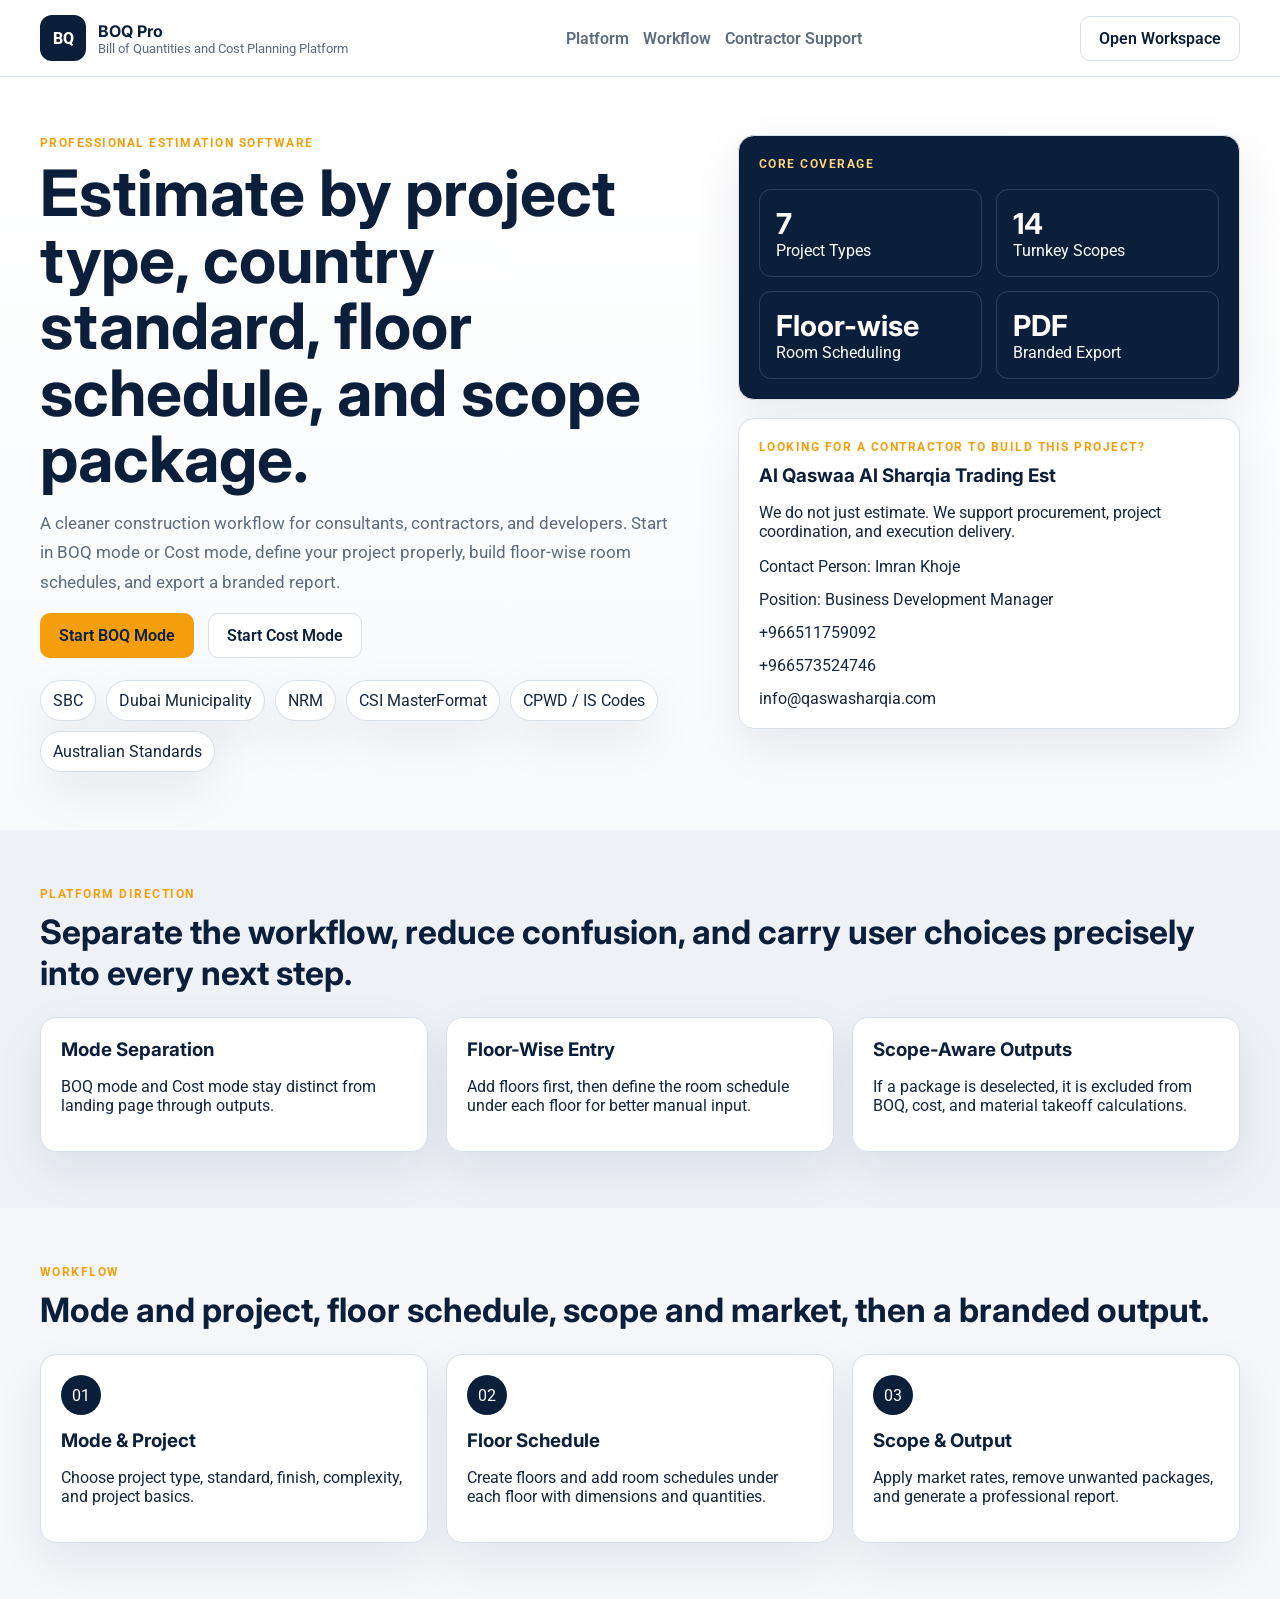
==== index.html @ 14028ddb "Add files via upload" ====
<!DOCTYPE html>
<html lang="en">
<head>
  <meta charset="UTF-8">
  <meta name="viewport" content="width=device-width, initial-scale=1.0">
  <title>BOQ Pro | Construction Estimation Platform</title>
  <link rel="preconnect" href="https://fonts.googleapis.com">
  <link rel="preconnect" href="https://fonts.gstatic.com" crossorigin>
  <link href="https://fonts.googleapis.com/css2?family=Inter:wght@400;500;600;700;800&family=Poppins:wght@600;700;800&family=Roboto:wght@400;500;700&display=swap" rel="stylesheet">
  <link rel="stylesheet" href="css/styles.css">
</head>
<body class="landing-page">
  <header class="site-header">
    <div class="container header-row">
      <a class="brand" href="index.html">
        <span class="brand-badge">BQ</span>
        <span>
          <strong>BOQ Pro</strong>
          <small>Bill of Quantities and Cost Planning Platform</small>
        </span>
      </a>
      <nav class="main-nav">
        <a href="#platform">Platform</a>
        <a href="#workflow">Workflow</a>
        <a href="#contractor">Contractor Support</a>
      </nav>
      <button class="outline-button" data-auth-trigger="boq">Open Workspace</button>
    </div>
  </header>

  <main>
    <section class="hero-block">
      <div class="container hero-grid">
        <div>
          <p class="section-label">Professional Estimation Software</p>
          <h1>Estimate by project type, country standard, floor schedule, and scope package.</h1>
          <p class="lead-text">A cleaner construction workflow for consultants, contractors, and developers. Start in BOQ mode or Cost mode, define your project properly, build floor-wise room schedules, and export a branded report.</p>
          <div class="hero-actions">
            <button class="primary-button" data-auth-trigger="boq">Start BOQ Mode</button>
            <button class="secondary-button" data-auth-trigger="cost">Start Cost Mode</button>
          </div>
          <div class="hero-tags">
            <span>SBC</span>
            <span>Dubai Municipality</span>
            <span>NRM</span>
            <span>CSI MasterFormat</span>
            <span>CPWD / IS Codes</span>
            <span>Australian Standards</span>
          </div>
        </div>
        <div class="hero-stack">
          <article class="panel-card dark-panel animated-rise">
            <p class="section-label inverse">Core Coverage</p>
            <div class="kpi-grid">
              <article><strong>7</strong><span>Project Types</span></article>
              <article><strong>14</strong><span>Turnkey Scopes</span></article>
              <article><strong>Floor-wise</strong><span>Room Scheduling</span></article>
              <article><strong>PDF</strong><span>Branded Export</span></article>
            </div>
          </article>
          <article class="panel-card contact-card animated-rise delay-2" id="contractor">
            <p class="section-label">Looking For A Contractor To Build This Project?</p>
            <h3>Al Qaswaa Al Sharqia Trading Est</h3>
            <p>We do not just estimate. We support procurement, project coordination, and execution delivery.</p>
            <div class="contact-list">
              <span>Contact Person: Imran Khoje</span>
              <span>Position: Business Development Manager</span>
              <a href="tel:+966511759092">+966511759092</a>
              <a href="tel:+966573524746">+966573524746</a>
              <a href="mailto:info@qaswasharqia.com">info@qaswasharqia.com</a>
            </div>
          </article>
        </div>
      </div>
    </section>

    <section class="content-section light-surface" id="platform">
      <div class="container">
        <div class="section-head">
          <p class="section-label">Platform Direction</p>
          <h2>Separate the workflow, reduce confusion, and carry user choices precisely into every next step.</h2>
        </div>
        <div class="feature-grid three-up">
          <article class="feature-card"><h3>Mode Separation</h3><p>BOQ mode and Cost mode stay distinct from landing page through outputs.</p></article>
          <article class="feature-card"><h3>Floor-Wise Entry</h3><p>Add floors first, then define the room schedule under each floor for better manual input.</p></article>
          <article class="feature-card"><h3>Scope-Aware Outputs</h3><p>If a package is deselected, it is excluded from BOQ, cost, and material takeoff calculations.</p></article>
        </div>
      </div>
    </section>

    <section class="content-section" id="workflow">
      <div class="container">
        <div class="section-head">
          <p class="section-label">Workflow</p>
          <h2>Mode and project, floor schedule, scope and market, then a branded output.</h2>
        </div>
        <div class="feature-grid three-up">
          <article class="workflow-card"><span>01</span><h3>Mode & Project</h3><p>Choose project type, standard, finish, complexity, and project basics.</p></article>
          <article class="workflow-card"><span>02</span><h3>Floor Schedule</h3><p>Create floors and add room schedules under each floor with dimensions and quantities.</p></article>
          <article class="workflow-card"><span>03</span><h3>Scope & Output</h3><p>Apply market rates, remove unwanted packages, and generate a professional report.</p></article>
        </div>
      </div>
    </section>
  </main>

  <div class="modal-shell" id="authModal" aria-hidden="true">
    <div class="modal-panel">
      <button class="modal-close" id="closeAuthModal" type="button" aria-label="Close">X</button>
      <p class="section-label">Create Project Workspace</p>
      <h2>Continue to BOQ Pro</h2>
      <form id="signupForm" class="form-grid single-column">
        <label>Full Name<input id="userName" type="text" placeholder="Your full name" required></label>
        <label>Email<input id="userEmail" type="email" placeholder="name@company.com" required></label>
        <label>Company<input id="userCompany" type="text" placeholder="Company or consultancy name"></label>
        <label>Phone<input id="userPhone" type="tel" placeholder="+966511759092"></label>
        <button class="primary-button full-width" type="submit">Create Workspace</button>
      </form>
    </div>
  </div>

  <script src="js/utils.js"></script>
  <script src="js/auth.js"></script>
</body>
</html>
---- css/styles.css ----
:root {
  --navy: #0B1F3A;
  --gold: #F59E0B;
  --white: #FFFFFF;
  --ink: #15263f;
  --muted: #5c6b80;
  --line: #d8e0ea;
  --surface: #f5f7fa;
  --surface-strong: #eef2f6;
  --shadow: 0 18px 48px rgba(11, 31, 58, 0.08);
}
* { box-sizing: border-box; }
html { scroll-behavior: smooth; }
body { margin: 0; font-family: "Roboto", sans-serif; color: var(--ink); background: var(--surface); }
a { color: inherit; text-decoration: none; }
button,input,select { font: inherit; }
h1,h2,h3,h4,strong { font-family: "Inter", "Poppins", sans-serif; }
.container { width: min(1200px, calc(100% - 32px)); margin: 0 auto; }
.site-header { background: rgba(255,255,255,0.94); border-bottom: 1px solid var(--line); position: sticky; top: 0; z-index: 30; backdrop-filter: blur(14px); }
.header-row { min-height: 76px; display: flex; align-items: center; justify-content: space-between; gap: 20px; }
.brand { display: inline-flex; align-items: center; gap: 12px; }
.brand strong { display: block; color: var(--navy); font-size: 1rem; }
.brand small { display: block; color: var(--muted); font-size: .8rem; }
.brand-badge { width: 46px; height: 46px; border-radius: 12px; display: inline-flex; align-items: center; justify-content: center; background: var(--navy); color: var(--white); font-weight: 800; }
.main-nav,.header-actions,.hero-actions,.contact-list,.action-row,.trial-head { display: flex; gap: 14px; }
.main-nav a { color: var(--muted); font-weight: 600; }
.primary-button,.secondary-button,.outline-button,.whatsapp-button,.icon-button,.step-link,.small-button { border-radius: 10px; border: 1px solid transparent; padding: 12px 18px; cursor: pointer; transition: transform .22s ease, box-shadow .22s ease, background .22s ease; font-weight: 600; }
.primary-button { background: var(--gold); color: var(--navy); }
.secondary-button,.outline-button,.icon-button,.step-link,.small-button { background: var(--white); border-color: var(--line); color: var(--navy); }
.whatsapp-button { background: var(--navy); color: var(--white); }
.primary-button:hover,.secondary-button:hover,.outline-button:hover,.whatsapp-button:hover,.icon-button:hover,.step-link:hover,.small-button:hover { transform: translateY(-1px); box-shadow: var(--shadow); }
.full-width { width: 100%; }
.hero-block { padding: 58px 0; background: linear-gradient(180deg, #ffffff 0%, #f8fafc 100%); }
.hero-grid,.feature-grid.three-up,.summary-strip,.metric-bar,.step-summary-cards,.panel-grid.two-wide,.access-grid,.takeoff-grid,.scope-groups { display: grid; gap: 18px; }
.hero-grid { grid-template-columns: 1.15fr .85fr; align-items: start; }
.hero-stack { display: grid; gap: 18px; }
.section-label { margin: 0 0 10px; font-size: .78rem; font-weight: 700; text-transform: uppercase; letter-spacing: .12em; color: var(--gold); }
.section-label.inverse { color: #ffd27b; }
h1 { margin: 0; font-size: clamp(2.5rem, 5vw, 4.5rem); line-height: 1.04; color: var(--navy); }
h2 { margin: 0; font-size: clamp(1.45rem, 3vw, 2.1rem); color: var(--navy); }
h3,h4 { margin: 0 0 8px; color: var(--navy); }
.lead-text { color: var(--muted); font-size: 1.04rem; line-height: 1.75; max-width: 64ch; }
.lead-text.compact { max-width: 82ch; }
.hero-tags { display: flex; flex-wrap: wrap; gap: 10px; margin-top: 22px; }
.hero-tags span,.panel-card,.feature-card,.workflow-card,.summary-strip article,.scope-group-card,.subscope-item,.takeoff-item,.takeoff-scope-card,.notes-card,.room-metrics > div,.context-banner,.upload-feedback,.unlock-message,.floor-card,.step-summary-cards article { background: var(--white); border: 1px solid var(--line); border-radius: 16px; box-shadow: var(--shadow); }
.hero-tags span { padding: 10px 12px; border-radius: 999px; }
.panel-card,.feature-card,.workflow-card,.summary-strip article,.scope-group-card,.takeoff-scope-card,.notes-card,.room-metrics > div,.context-banner,.upload-feedback,.unlock-message,.floor-card,.step-summary-cards article { padding: 20px; }
.subscope-item,.takeoff-item { padding: 14px; }
.dark-panel { background: var(--navy); color: var(--white); }
.dark-panel * { color: var(--white); }
.kpi-grid { display: grid; grid-template-columns: repeat(2, minmax(0, 1fr)); gap: 14px; margin-top: 18px; }
.kpi-grid article { border: 1px solid rgba(255,255,255,.14); border-radius: 12px; padding: 16px; }
.kpi-grid strong { display: block; font-size: 1.8rem; }
.contact-card .contact-list { flex-direction: column; margin-top: 12px; }
.content-section { padding: 56px 0; }
.light-surface { background: var(--surface-strong); }
.section-head { margin-bottom: 24px; }
.feature-grid.three-up { grid-template-columns: repeat(3, minmax(0, 1fr)); }
.workflow-card span { width: 40px; height: 40px; display: inline-flex; align-items: center; justify-content: center; border-radius: 50%; background: var(--navy); color: var(--white); margin-bottom: 14px; }
.modal-shell { position: fixed; inset: 0; background: rgba(11,31,58,.48); display: none; align-items: center; justify-content: center; padding: 20px; z-index: 40; }
.modal-shell.active { display: flex; }
.modal-panel { position: relative; width: min(520px, 100%); background: var(--white); border: 1px solid var(--line); border-radius: 16px; padding: 28px; box-shadow: var(--shadow); animation: fadeUp .35s ease; }
.modal-close { position: absolute; top: 14px; right: 14px; width: 36px; height: 36px; border-radius: 50%; border: 1px solid var(--line); background: var(--white); }
.form-grid { display: grid; grid-template-columns: repeat(2, minmax(0, 1fr)); gap: 16px; }
.form-grid.single-column { grid-template-columns: 1fr; }
.form-grid label,.access-grid label { display: grid; gap: 8px; font-weight: 600; color: var(--navy); }
input,select { width: 100%; padding: 12px 14px; border: 1px solid var(--line); border-radius: 10px; background: var(--white); }
.workspace-layout { display: grid; grid-template-columns: 320px 1fr; min-height: 100vh; }
.workspace-sidebar { background: linear-gradient(180deg, #08162c 0%, #0b1f3a 100%); color: var(--white); padding: 24px; position: sticky; top: 0; height: 100vh; overflow-y: auto; }
.workspace-sidebar .brand strong,.workspace-sidebar .brand small,.workspace-sidebar a,.workspace-sidebar p,.workspace-sidebar span,.workspace-sidebar strong { color: var(--white); }
.workspace-sidebar .brand-badge { background: var(--gold); color: var(--navy); }
.sidebar-block { margin-top: 24px; }
.sidebar-title { margin: 0 0 10px; font-size: .8rem; text-transform: uppercase; letter-spacing: .12em; color: rgba(255,255,255,.75); }
.progress-panel,.trial-panel,.info-panel { padding: 18px; border-radius: 16px; background: rgba(255,255,255,.06); border: 1px solid rgba(255,255,255,.12); }
.step-link { width: 100%; text-align: left; background: transparent; color: var(--white); border-color: rgba(255,255,255,.12); margin-bottom: 8px; }
.step-link.active { background: rgba(255,255,255,.14); }
.glow-panel { position: relative; overflow: hidden; }
.glow-panel::after { content: ""; position: absolute; inset: -40% auto auto -20%; width: 120%; height: 120%; background: radial-gradient(circle, rgba(245,158,11,.22), transparent 55%); animation: glowMove 4s ease-in-out infinite; pointer-events: none; }
.trial-head { justify-content: space-between; align-items: center; }
.trial-bar { width: 100%; height: 10px; border-radius: 999px; background: rgba(255,255,255,.12); overflow: hidden; margin: 14px 0 10px; position: relative; }
.trial-bar-fill { height: 100%; width: 0; border-radius: 999px; background: linear-gradient(90deg, #F59E0B, #ffd26b); box-shadow: 0 0 18px rgba(245,158,11,.45); transition: width .35s ease; }
.accent-border { border-left: 4px solid var(--gold); }
.workspace-main { padding: 26px; }
.workspace-header { display: flex; justify-content: space-between; align-items: flex-start; gap: 18px; }
.summary-strip { grid-template-columns: repeat(3, minmax(0, 1fr)); margin: 22px 0; }
.summary-strip strong,.metric-bar strong,.takeoff-item strong,.summary-row strong,.step-summary-cards strong,.room-area-cell,.takeoff-scope-card h4 { display: block; margin-top: 6px; color: var(--navy); font-weight: 700; }
.summary-strip span,.summary-strip small,.takeoff-item span,.takeoff-item small,.scope-group-card small,.subscope-item small,.upload-feedback,.unlock-message,.context-banner,.notes-card p { color: var(--muted); }
.step-shell { display: grid; gap: 18px; }
.step-content { display: none; }
.step-content.active { display: block; animation: fadeUp .35s ease; }
.panel-heading { margin-bottom: 18px; }
.panel-heading.between,.between-actions,.right-align,.floor-head { display: flex; justify-content: space-between; align-items: center; gap: 14px; }
.metric-bar,.step-summary-cards { grid-template-columns: repeat(3, minmax(0, 1fr)); margin-top: 18px; }
.step-summary-cards.compact-cards { margin-bottom: 18px; }
.upload-zone { display: grid; gap: 8px; justify-items: center; text-align: center; min-height: 130px; border: 2px dashed #cdd7e6; border-radius: 16px; background: #fafcfe; padding: 18px; margin-bottom: 14px; }
.upload-zone input { display: none; }
.floors-container { display: grid; gap: 18px; }
.floor-card { animation: fadeUp .3s ease; }
.floor-head { margin-bottom: 14px; }
.room-table input { min-width: 86px; }
.small-button { padding: 8px 12px; font-size: .84rem; }
.scope-groups { grid-template-columns: 1fr; }
.scope-group-card { display: grid; gap: 16px; }
.scope-group-head { display: flex; align-items: flex-start; justify-content: space-between; gap: 14px; }
.scope-master { display: flex; gap: 12px; align-items: flex-start; }
.scope-master input { width: 18px; height: 18px; margin-top: 4px; }
.subscope-grid { display: grid; grid-template-columns: repeat(2, minmax(0, 1fr)); gap: 12px; }
.subscope-item { display: flex; gap: 12px; align-items: flex-start; }
.subscope-item input { width: 18px; height: 18px; margin-top: 4px; }
.access-grid { grid-template-columns: 1fr auto auto; margin-top: 18px; align-items: end; }
.panel-grid.two-wide { grid-template-columns: 1.4fr 1fr; }
.table-wrapper { overflow-x: auto; }
.data-table { width: 100%; border-collapse: collapse; font-size: .92rem; }
.data-table th,.data-table td { border-bottom: 1px solid var(--line); padding: 12px 10px; text-align: left; vertical-align: top; }
.data-table th { background: var(--navy); color: var(--white); position: sticky; top: 0; }
.scope-total-row td { background: #eef4fa; font-weight: 700; color: var(--navy); }
.summary-list { display: grid; gap: 10px; }
.summary-row { display: flex; justify-content: space-between; gap: 16px; padding: 12px 14px; border: 1px solid var(--line); border-radius: 12px; background: var(--surface); }
.total-row { background: #fff8eb; border-color: #f5d28b; }
.subsection { margin-top: 24px; }
.takeoff-groups { display: grid; gap: 16px; }
.takeoff-scope-card { display: grid; gap: 14px; }
.takeoff-scope-list { display: grid; grid-template-columns: repeat(2, minmax(0, 1fr)); gap: 12px; }
.icon-button { padding: 8px 12px; }
.animated-rise { animation: fadeUp .6s ease; }
@keyframes fadeUp { from { opacity: 0; transform: translateY(10px); } to { opacity: 1; transform: translateY(0); } }
@keyframes glowMove { 0%,100% { transform: translateX(0); opacity: .7; } 50% { transform: translateX(14%); opacity: 1; } }
@media (max-width: 1180px) { .workspace-layout,.hero-grid,.feature-grid.three-up,.summary-strip,.metric-bar,.step-summary-cards,.panel-grid.two-wide,.access-grid,.takeoff-scope-list,.subscope-grid { grid-template-columns: 1fr; } .workspace-sidebar { position: static; height: auto; } }
@media (max-width: 760px) { .header-row,.workspace-header,.between-actions,.right-align,.floor-head,.main-nav,.header-actions,.hero-actions { flex-direction: column; align-items: stretch; } .form-grid { grid-template-columns: 1fr; } .container { width: min(100% - 20px, 100%); } .workspace-main { padding: 16px; } }
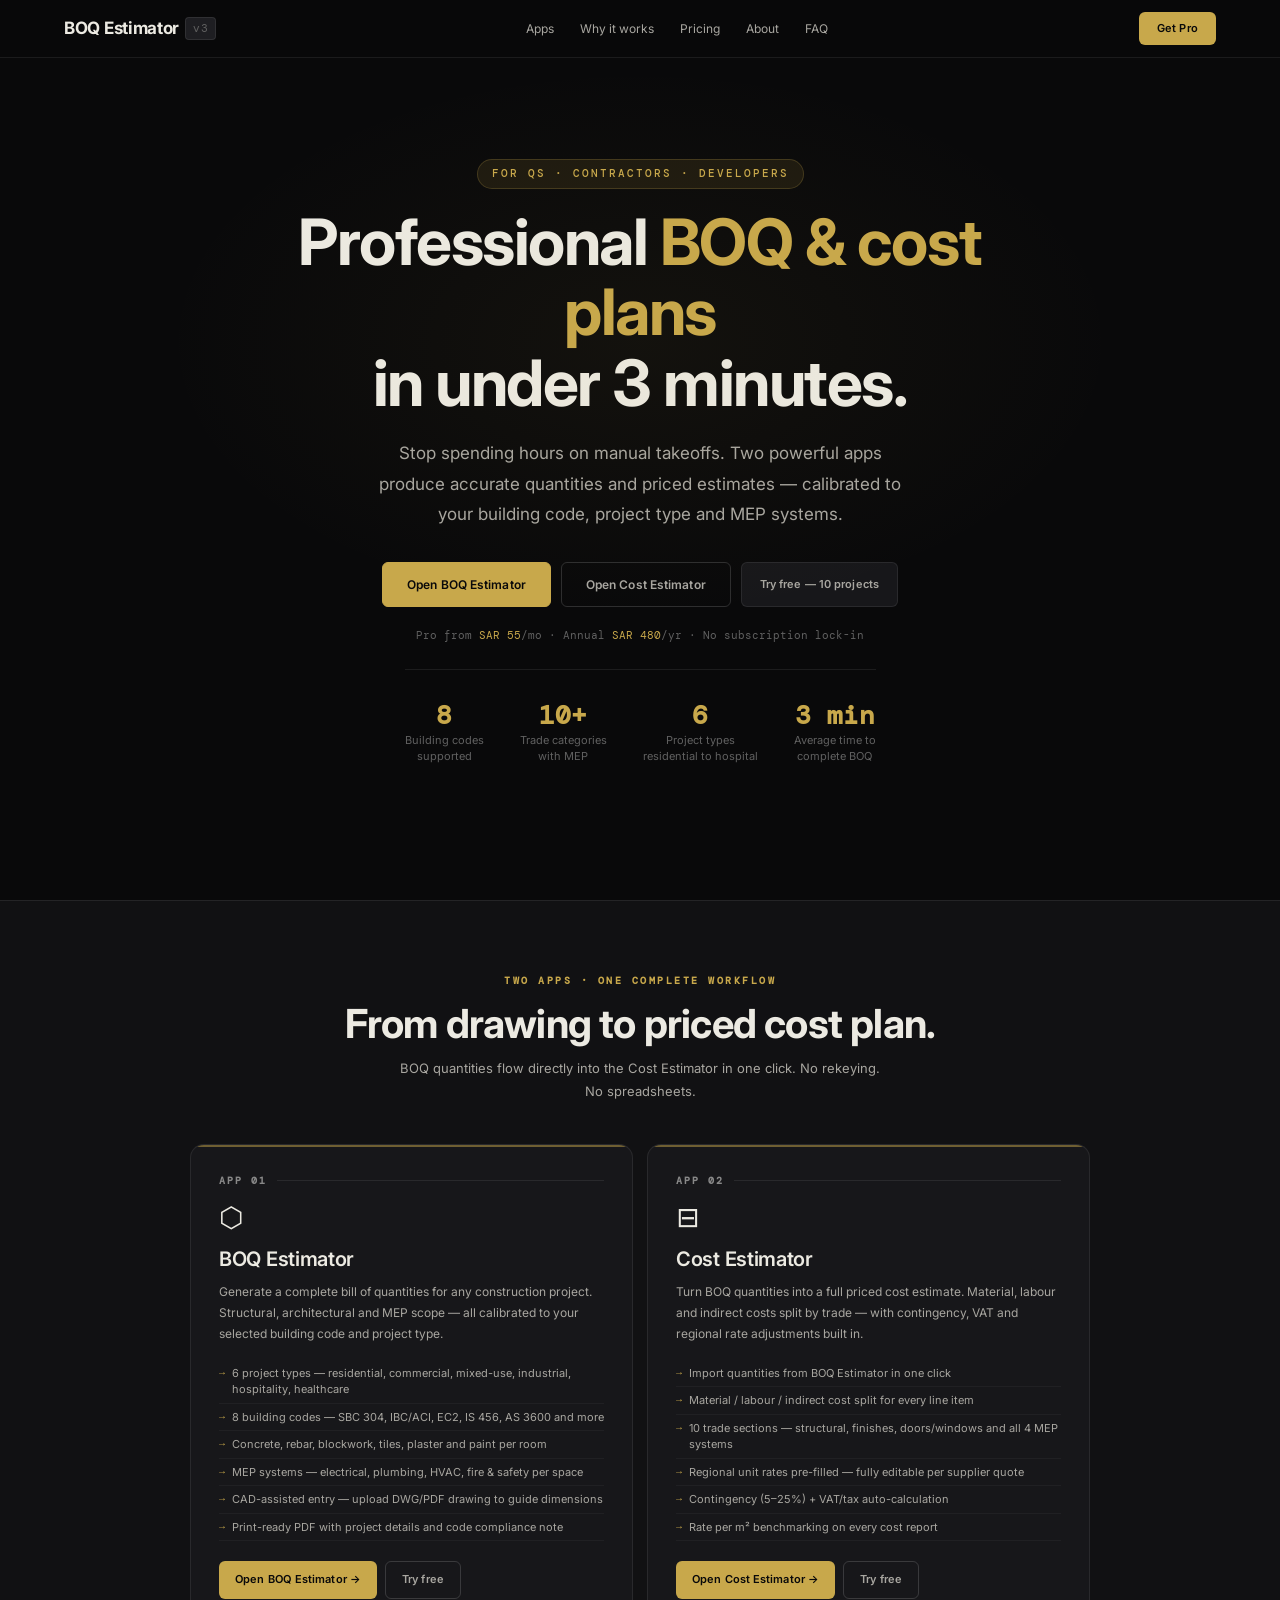
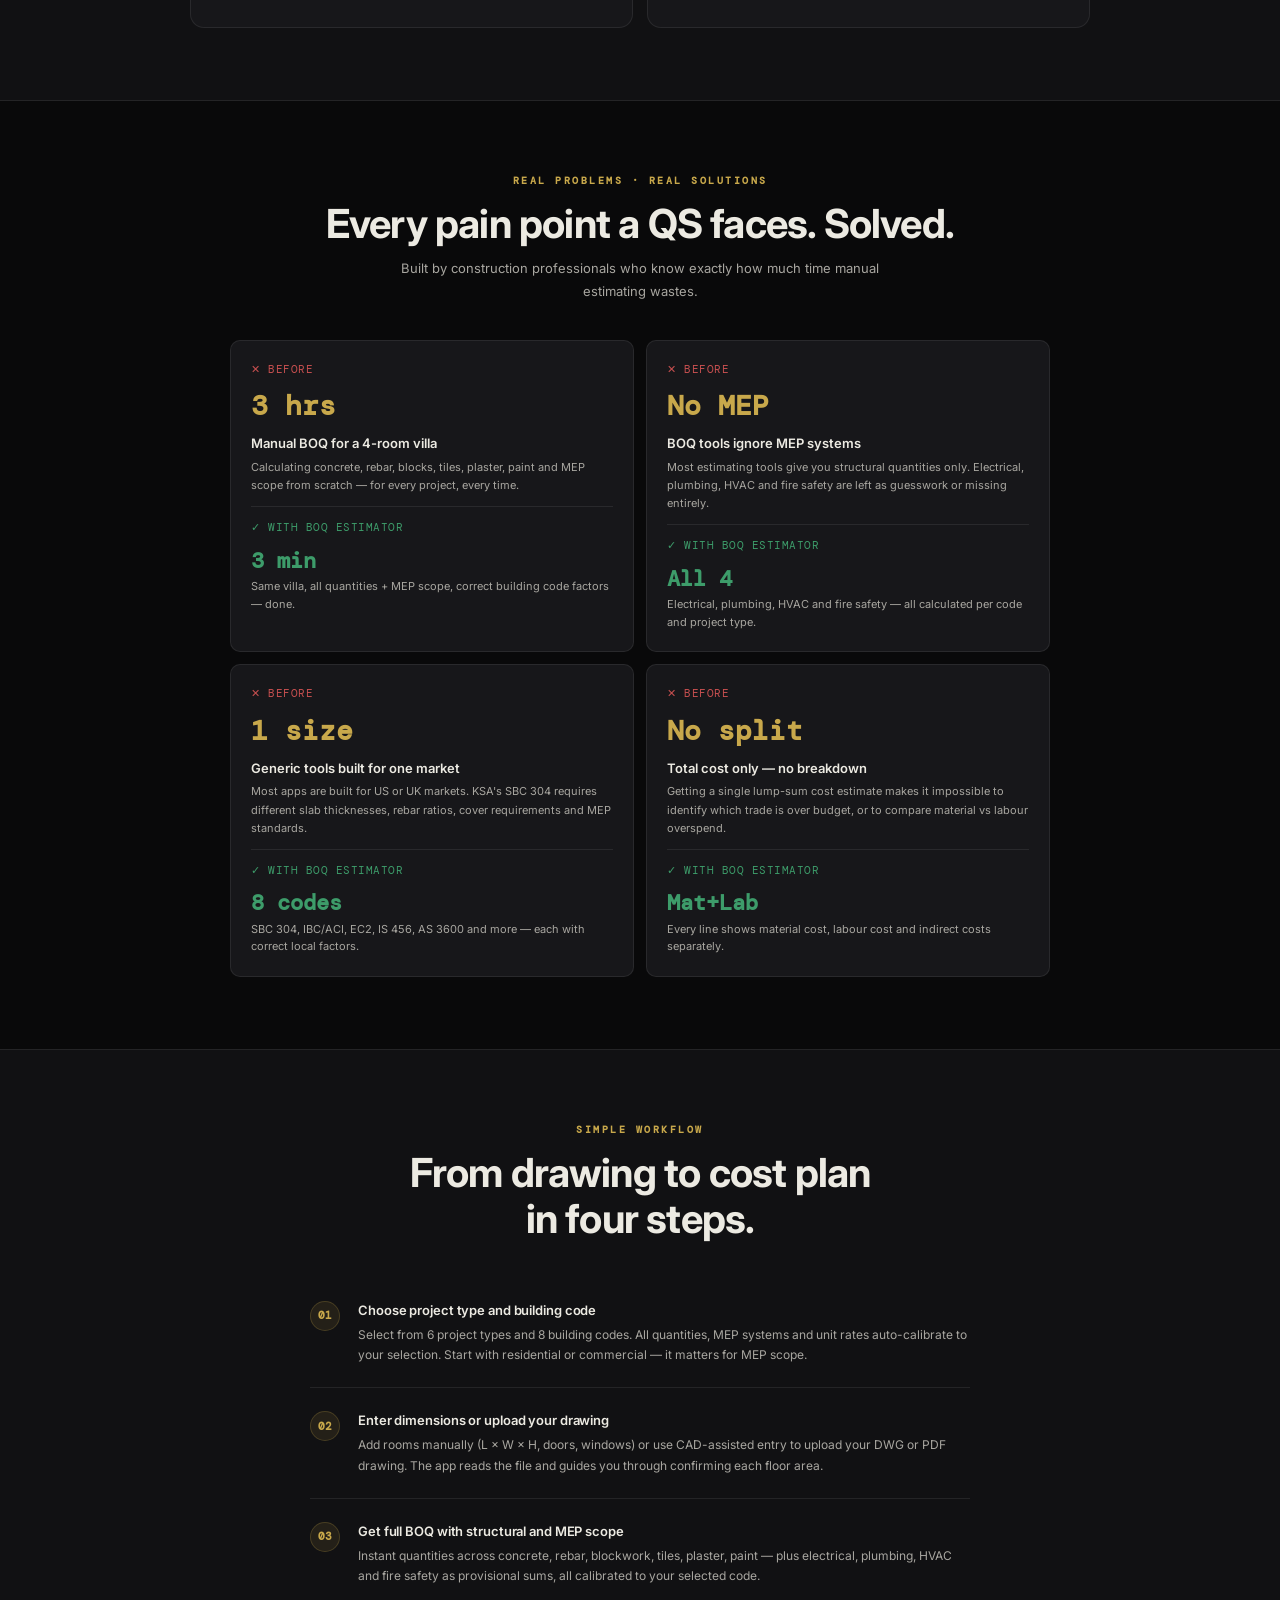
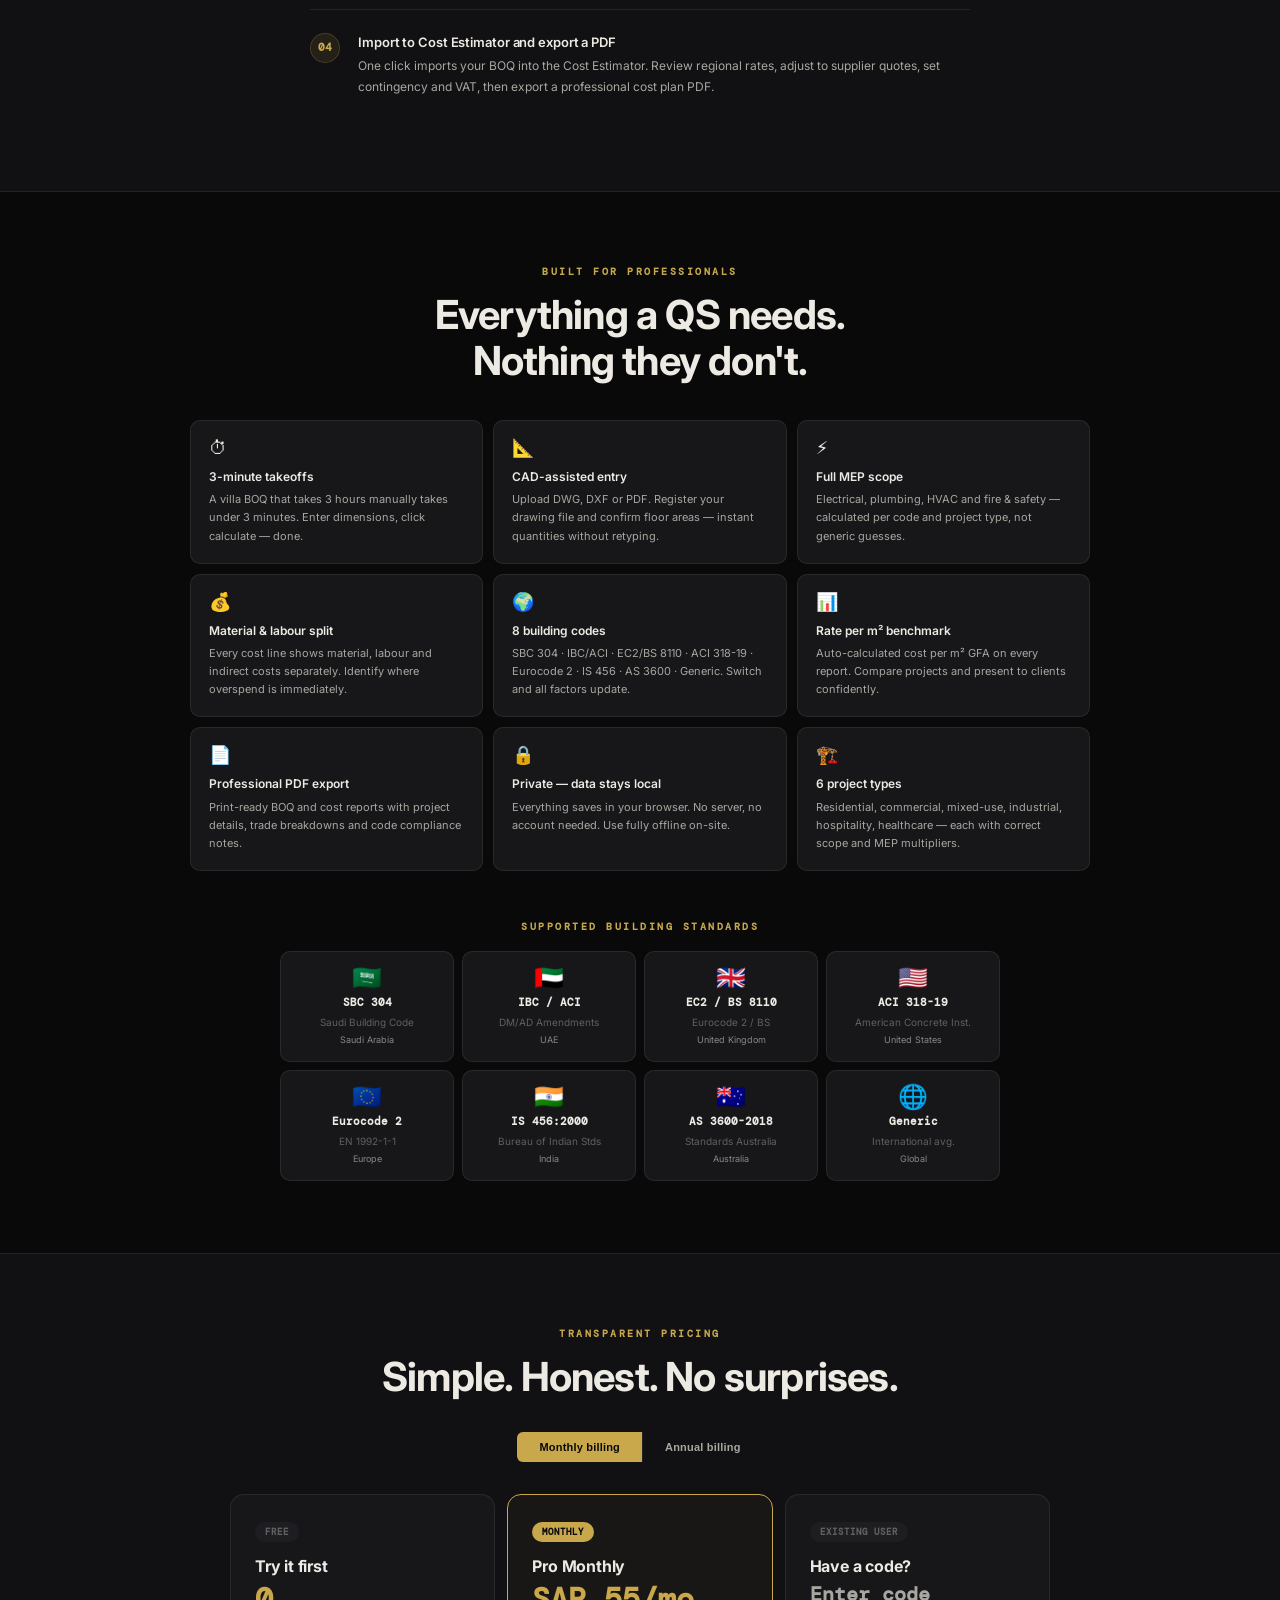
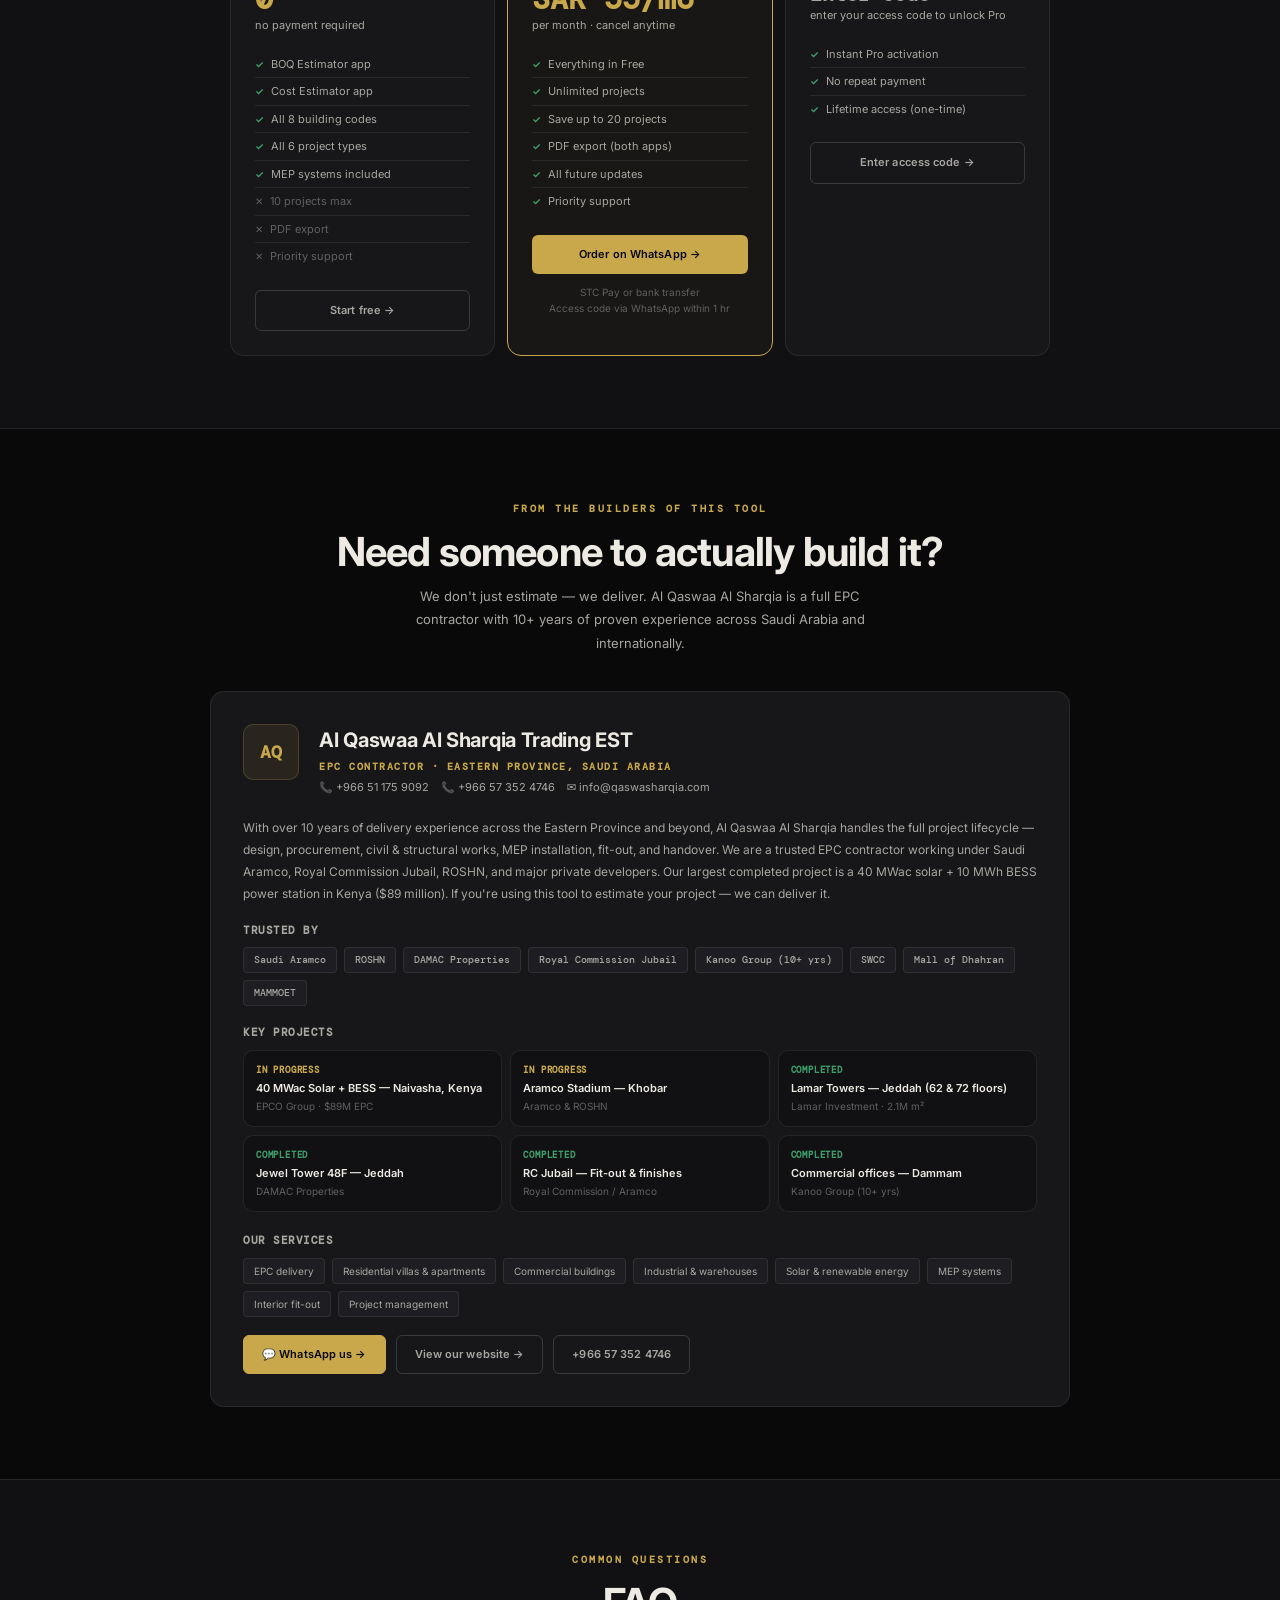
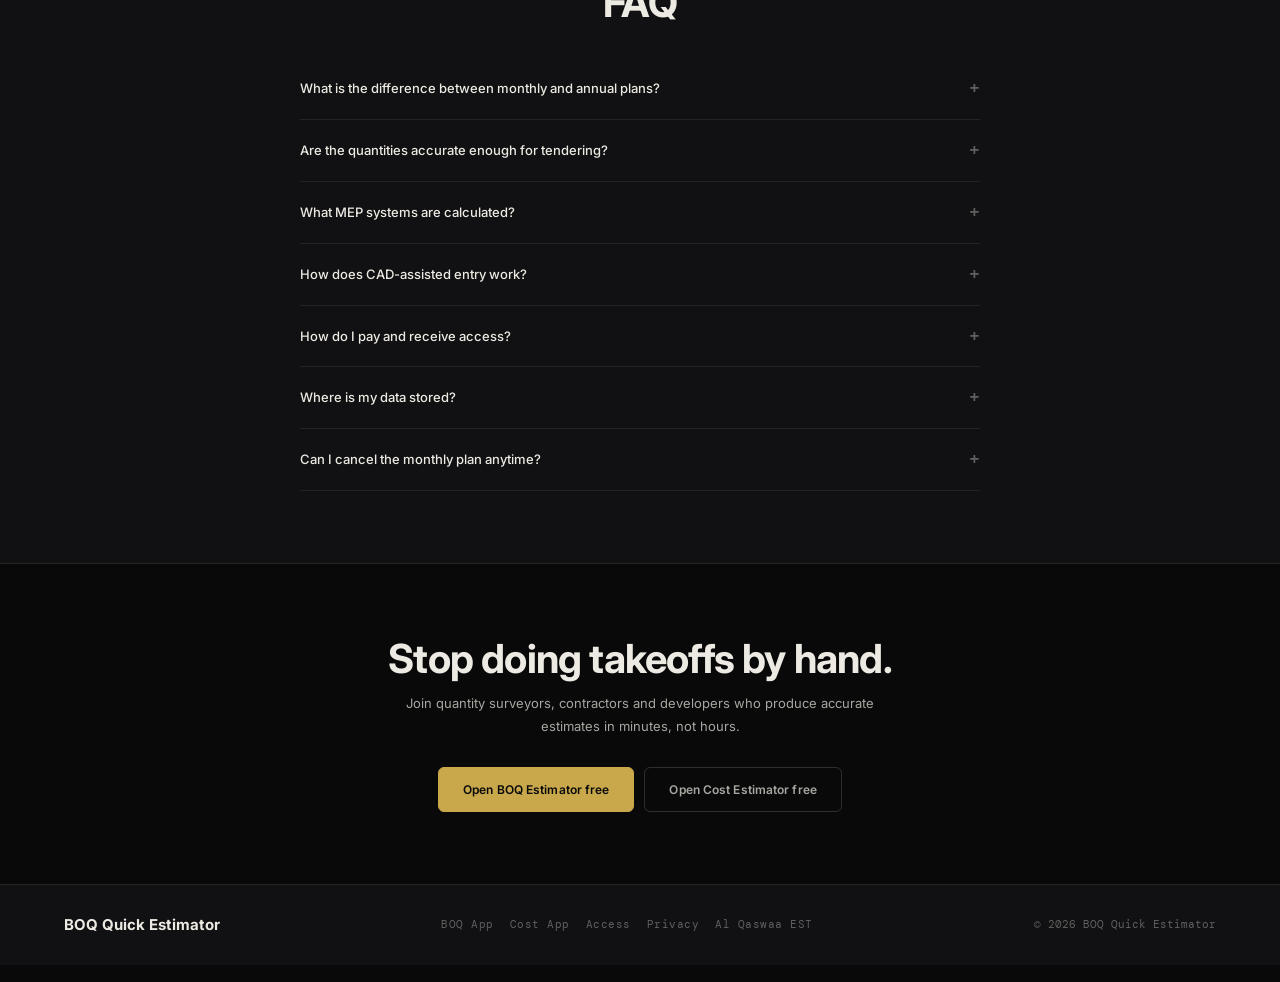
==== commit e9a6ea53: "Add files via upload" ====
--- a/index.html
+++ b/index.html
@@ -1,124 +1,805 @@
-<!DOCTYPE html>
-<html lang="en">
+﻿<!DOCTYPE html>
+<html lang="en" dir="ltr">
 <head>
-  <meta charset="UTF-8">
-  <meta name="viewport" content="width=device-width, initial-scale=1.0">
-  <title>BOQ Pro | Construction Estimation Platform</title>
-  <link rel="preconnect" href="https://fonts.googleapis.com">
-  <link rel="preconnect" href="https://fonts.gstatic.com" crossorigin>
-  <link href="https://fonts.googleapis.com/css2?family=Inter:wght@400;500;600;700;800&family=Poppins:wght@600;700;800&family=Roboto:wght@400;500;700&display=swap" rel="stylesheet">
-  <link rel="stylesheet" href="css/styles.css">
+<meta charset="UTF-8">
+<meta name="viewport" content="width=device-width, initial-scale=1.0">
+<title>BOQ Quick Estimator — Construction Estimating Software for KSA & GCC</title>
+<script>
+(function(){
+  var RM={'SA':'SAR','AE':'AED','GB':'GBP','US':'USD','DE':'EUR','FR':'EUR','IN':'INR','AU':'AUD'};
+  var SYM={'SAR':'SAR ','AED':'AED ','GBP':'£','USD':'$','EUR':'€','INR':'₹','AUD':'A$'};
+  var TZ={'Riyadh':'SA','Saudi':'SA','Dubai':'AE','Abu_Dhabi':'AE','London':'GB','New_York':'US','Berlin':'DE','Paris':'FR','Kolkata':'IN','Sydney':'AU'};
+  function detect(){try{var tz=Intl.DateTimeFormat().resolvedOptions().timeZone||'';for(var k in TZ){if(tz.indexOf(k)>-1)return TZ[k];}}catch(e){}return 'SA';}
+  var cc=detect();var cur=RM[cc]||'SAR';var sym=SYM[cur]||cur+' ';
+  // Monthly SAR 55 / Annual SAR 480 — convert approx for other currencies
+  var MONTHLY={'SAR':'55','AED':'56','GBP':'12','USD':'15','EUR':'13','INR':'1,250','AUD':'23'};
+  var ANNUAL={'SAR':'480','AED':'490','GBP':'99','USD':'129','EUR':'115','INR':'10,800','AUD':'199'};
+  window.BOQ_SYM=sym; window.BOQ_CUR=cur; window.BOQ_CC=cc;
+  window.BOQ_MONTHLY=sym+(MONTHLY[cur]||'55');
+  window.BOQ_ANNUAL=sym+(ANNUAL[cur]||'480');
+  document.documentElement.lang='en'; document.documentElement.dir='ltr';
+})();
+</script>
+<link rel="preconnect" href="https://fonts.googleapis.com">
+<link href="https://fonts.googleapis.com/css2?family=Inter:wght@300;400;500;600;700&family=DM+Mono:wght@300;400;500&display=swap" rel="stylesheet">
+<style>
+*{box-sizing:border-box;margin:0;padding:0}
+:root{
+  --bg:#09090a;--s1:#111113;--s2:#17171a;--s3:#1e1e22;--s4:#26262b;
+  --gold:#c8a84b;--gold2:#ddb95a;--gold-dim:rgba(200,168,75,.1);--gold-bd:rgba(200,168,75,.22);
+  --text:#eceae2;--sub:#a8a6a0;--muted:#606060;--muted2:#888;
+  --green:#3d9c6a;--red:#c85050;--blue:#4a7eb5;
+  --bd:rgba(255,255,255,.08);--bd2:rgba(255,255,255,.15);
+  --r:10px;--rsm:6px;
+  --ff:'Inter',system-ui,sans-serif;--mono:'DM Mono',monospace;
+}
+html,body{background:var(--bg);color:var(--text);font-family:var(--ff);font-size:14px;line-height:1.6;overflow-x:hidden}
+
+/* NAV */
+nav{position:fixed;top:0;left:0;right:0;height:58px;background:rgba(9,9,10,.94);backdrop-filter:blur(14px);border-bottom:1px solid var(--bd);z-index:400;display:flex;align-items:center;justify-content:space-between;padding:0 5vw}
+.nav-logo{font-size:17px;font-weight:700;color:var(--text);letter-spacing:-.3px;display:flex;align-items:center;gap:6px}
+.nav-logo span{font-size:11px;font-weight:400;color:var(--muted);letter-spacing:.5px;font-family:var(--mono);background:var(--s3);border:1px solid var(--bd);padding:2px 7px;border-radius:4px}
+.nav-links{display:flex;align-items:center;gap:2px}
+.nl{font-size:12px;color:var(--sub);padding:6px 12px;border-radius:5px;cursor:pointer;text-decoration:none;transition:.15s;font-weight:400}
+.nl:hover{color:var(--text);background:var(--s2)}
+.nav-cta{background:var(--gold);color:#09090a;font-size:11px;font-weight:600;padding:8px 18px;border-radius:var(--rsm);cursor:pointer;text-decoration:none;transition:.15s;letter-spacing:.2px;white-space:nowrap}
+.nav-cta:hover{background:var(--gold2)}
+.nav-mob{display:none;background:none;border:none;color:var(--sub);font-size:20px;cursor:pointer;padding:6px}
+
+/* LEAD MODAL */
+.modal-bg{display:none;position:fixed;inset:0;background:rgba(0,0,0,.78);z-index:600;align-items:center;justify-content:center;backdrop-filter:blur(5px);padding:16px}
+.modal-bg.open{display:flex}
+.modal{background:var(--s1);border:1px solid var(--bd2);border-radius:14px;padding:28px;width:100%;max-width:420px;position:relative;max-height:90vh;overflow-y:auto}
+.mcl{position:absolute;top:12px;right:14px;background:none;border:none;color:var(--muted);font-size:20px;cursor:pointer;line-height:1;transition:.15s}
+.mcl:hover{color:var(--text)}
+.modal-step{display:none}.modal-step.on{display:block}
+
+/* Modal step 1 — lead form */
+.m-title{font-size:20px;font-weight:600;color:var(--text);margin-bottom:4px;letter-spacing:-.3px}
+.m-sub{font-size:12px;color:var(--sub);line-height:1.65;margin-bottom:20px}
+.m-field{margin-bottom:13px}
+.m-label{font-size:10px;font-weight:600;color:var(--muted2);letter-spacing:.8px;text-transform:uppercase;display:block;margin-bottom:5px;font-family:var(--mono)}
+.m-input,.m-select{width:100%;background:var(--s2);border:1px solid var(--bd);color:var(--text);font-family:var(--ff);font-size:12px;padding:10px 13px;border-radius:var(--rsm);transition:.15s}
+.m-input:focus,.m-select:focus{outline:none;border-color:var(--gold);background:var(--s3)}
+.m-err{font-size:10px;color:var(--red);margin-top:3px;display:none}
+.m-err.show{display:block}
+.mbt{display:block;width:100%;text-align:center;font-size:12px;font-weight:600;padding:12px;border-radius:var(--rsm);cursor:pointer;transition:.15s;border:1px solid transparent;letter-spacing:.1px}
+.mbt-gold{background:var(--gold);color:#09090a;border-color:var(--gold);margin-bottom:8px}
+.mbt-gold:hover{background:var(--gold2)}
+.mbt-out{background:transparent;border-color:var(--bd2);color:var(--sub)}
+.mbt-out:hover{border-color:var(--gold);color:var(--gold)}
+.m-note{font-size:10px;color:var(--muted);text-align:center;margin-top:10px;line-height:1.6}
+.m-divider{display:flex;align-items:center;gap:10px;margin:14px 0;font-size:10px;color:var(--muted)}
+.m-divider::before,.m-divider::after{content:'';flex:1;height:1px;background:var(--bd)}
+
+/* Modal step 2 — plan selection */
+.plan-grid{display:grid;grid-template-columns:1fr 1fr;gap:10px;margin:16px 0}
+.plan-card{background:var(--s2);border:1px solid var(--bd);border-radius:var(--r);padding:16px;cursor:pointer;transition:.2s;position:relative;user-select:none}
+.plan-card:hover{border-color:var(--bd2)}
+.plan-card.sel{border-color:var(--gold);background:var(--gold-dim)}
+.plan-card.sel::after{content:'✓';position:absolute;top:8px;right:10px;font-size:11px;color:var(--gold);font-weight:700}
+.plan-badge{font-size:9px;font-weight:600;font-family:var(--mono);letter-spacing:.8px;text-transform:uppercase;padding:2px 8px;border-radius:10px;display:inline-block;margin-bottom:8px}
+.plan-badge.free{background:var(--s3);color:var(--muted)}
+.plan-badge.monthly{background:rgba(74,126,181,.15);color:var(--blue)}
+.plan-badge.annual{background:var(--gold-dim);color:var(--gold);border:1px solid var(--gold-bd)}
+.plan-price{font-size:22px;font-weight:700;color:var(--text);line-height:1;font-family:var(--mono)}
+.plan-period{font-size:10px;color:var(--sub);margin-top:3px;margin-bottom:8px}
+.plan-feats{list-style:none}
+.plan-feats li{font-size:10px;color:var(--sub);padding:3px 0;display:flex;align-items:flex-start;gap:6px;line-height:1.4}
+.plan-feats li::before{content:'✓';color:var(--green);font-size:9px;font-weight:700;flex-shrink:0;margin-top:1px}
+.plan-feats li.x::before{content:'✕';color:var(--muted)}
+.plan-feats li.x{opacity:.5}
+.save-badge{display:inline-block;font-size:9px;font-weight:600;background:rgba(61,156,106,.15);color:var(--green);border:1px solid rgba(61,156,106,.25);padding:2px 7px;border-radius:10px;margin-left:6px}
+
+/* HERO */
+.hero{min-height:100vh;display:flex;flex-direction:column;align-items:center;justify-content:center;padding:96px 5vw 72px;text-align:center;position:relative}
+.hero::before{content:'';position:absolute;inset:0;background:radial-gradient(ellipse 55% 45% at 50% 38%,rgba(200,168,75,.055) 0%,transparent 68%);pointer-events:none}
+.hero-eyebrow{font-size:11px;font-weight:500;color:var(--gold);letter-spacing:2px;text-transform:uppercase;margin-bottom:18px;display:inline-flex;align-items:center;gap:8px;background:var(--gold-dim);border:1px solid var(--gold-bd);padding:5px 14px;border-radius:20px;font-family:var(--mono)}
+h1.hero-h{font-size:clamp(34px,5.5vw,64px);font-weight:700;line-height:1.1;letter-spacing:-1.5px;max-width:820px;margin:0 auto 20px;color:var(--text)}
+h1.hero-h em{color:var(--gold);font-style:normal}
+.hero-sub{font-size:clamp(14px,1.6vw,17px);color:var(--sub);max-width:540px;margin:0 auto 32px;line-height:1.8;font-weight:400}
+.hero-btns{display:flex;gap:10px;justify-content:center;flex-wrap:wrap;margin-bottom:12px}
+.hbtn{display:inline-flex;align-items:center;gap:7px;font-size:12px;font-weight:600;padding:12px 24px;border-radius:var(--rsm);cursor:pointer;transition:.2s;text-decoration:none;border:1px solid transparent;letter-spacing:.1px}
+.hbtn-gold{background:var(--gold);color:#09090a;border-color:var(--gold)}
+.hbtn-gold:hover{background:var(--gold2);transform:translateY(-1px)}
+.hbtn-out{background:transparent;border-color:var(--bd2);color:var(--sub)}
+.hbtn-out:hover{border-color:var(--gold);color:var(--gold)}
+.hbtn-free{background:var(--s2);border-color:var(--bd);color:var(--sub);font-size:11px;padding:10px 18px}
+.hbtn-free:hover{border-color:var(--bd2);color:var(--text)}
+.hero-pn{font-size:11px;color:var(--muted);margin-top:8px;font-family:var(--mono)}
+.hero-pn span{color:var(--gold)}
+
+/* Proof strip */
+.proof-row{display:flex;gap:36px;justify-content:center;flex-wrap:wrap;border-top:1px solid var(--bd);padding-top:32px;max-width:640px;margin:24px auto 0}
+.proof-item{text-align:center}
+.pn{font-size:26px;font-weight:700;color:var(--gold);line-height:1;font-family:var(--mono)}
+.pl{font-size:11px;color:var(--muted);margin-top:5px;line-height:1.45}
+
+/* SECTION */
+.sec{padding:72px 5vw}
+.sec-alt{background:var(--s1);border-top:1px solid var(--bd);border-bottom:1px solid var(--bd)}
+.sec-ey{font-size:10px;font-weight:600;color:var(--gold);letter-spacing:2.5px;text-transform:uppercase;margin-bottom:12px;font-family:var(--mono)}
+h2.sec-h{font-size:clamp(24px,3.2vw,40px);font-weight:700;letter-spacing:-.8px;color:var(--text);margin-bottom:10px;line-height:1.15}
+.sec-sub{font-size:13px;color:var(--sub);max-width:500px;line-height:1.8;margin-bottom:36px;font-weight:400}
+.sec-center{text-align:center}
+.sec-center .sec-sub{margin:0 auto 36px}
+
+/* APPS */
+.apps-grid{display:grid;grid-template-columns:1fr 1fr;gap:14px;max-width:900px;margin:0 auto}
+.app-card{background:var(--s2);border:1px solid var(--bd);border-radius:14px;padding:28px;position:relative;overflow:hidden;transition:.2s}
+.app-card:hover{border-color:var(--bd2);transform:translateY(-2px)}
+.app-card::before{content:'';position:absolute;top:0;left:0;right:0;height:2px;background:var(--gold);opacity:.5}
+.app-num{font-size:10px;font-weight:600;color:var(--muted2);letter-spacing:2px;text-transform:uppercase;margin-bottom:14px;font-family:var(--mono);display:flex;align-items:center;gap:10px}
+.app-num::after{content:'';flex:1;height:1px;background:var(--bd)}
+.app-icon{font-size:28px;margin-bottom:12px;line-height:1}
+.app-title{font-size:20px;font-weight:600;color:var(--text);margin-bottom:6px;letter-spacing:-.3px}
+.app-desc{font-size:12px;color:var(--sub);line-height:1.75;margin-bottom:16px}
+.app-feats{list-style:none;margin-bottom:20px}
+.app-feats li{font-size:11px;color:var(--sub);padding:5px 0;border-bottom:1px solid rgba(255,255,255,.04);display:flex;align-items:flex-start;gap:7px;line-height:1.5}
+.app-feats li::before{content:'→';color:var(--gold);font-size:10px;flex-shrink:0;font-family:var(--mono)}
+.app-foot{display:flex;gap:8px;flex-wrap:wrap}
+.abtn{display:inline-flex;align-items:center;gap:6px;font-size:11px;font-weight:600;padding:9px 16px;border-radius:var(--rsm);cursor:pointer;transition:.15s;text-decoration:none;letter-spacing:.1px;white-space:nowrap}
+.abtn-gold{background:var(--gold);color:#09090a;border:none}
+.abtn-gold:hover{background:var(--gold2)}
+.abtn-out{background:transparent;border:1px solid var(--bd2);color:var(--sub)}
+.abtn-out:hover{border-color:var(--gold);color:var(--gold)}
+
+/* PAIN POINTS */
+.pain-grid{display:grid;grid-template-columns:1fr 1fr;gap:12px;max-width:820px;margin:0 auto}
+.pain-card{background:var(--s2);border:1px solid var(--bd);border-radius:var(--r);padding:20px}
+.pain-before{font-size:11px;color:var(--red);font-family:var(--mono);letter-spacing:.5px;text-transform:uppercase;margin-bottom:6px;display:flex;align-items:center;gap:6px}
+.pain-before::before{content:'✕ Before'}
+.pain-after{font-size:11px;color:var(--green);font-family:var(--mono);letter-spacing:.5px;text-transform:uppercase;margin-bottom:6px;display:flex;align-items:center;gap:6px}
+.pain-after::before{content:'✓ With BOQ Estimator'}
+.pain-stat{font-size:28px;font-weight:700;color:var(--gold);font-family:var(--mono);margin-bottom:4px}
+.pain-title{font-size:13px;font-weight:600;color:var(--text);margin-bottom:4px}
+.pain-desc{font-size:11px;color:var(--sub);line-height:1.65}
+
+/* STEPS */
+.steps{max-width:660px;margin:0 auto}
+.step{display:flex;gap:18px;padding:22px 0;border-bottom:1px solid var(--bd)}
+.step:last-child{border:none}
+.sn{width:30px;height:30px;border-radius:50%;border:1px solid var(--gold-bd);background:var(--gold-dim);display:flex;align-items:center;justify-content:center;font-size:11px;font-weight:700;color:var(--gold);flex-shrink:0;margin-top:1px;font-family:var(--mono)}
+.step h4{font-size:13px;font-weight:600;color:var(--text);margin-bottom:4px;letter-spacing:-.1px}
+.step p{font-size:12px;color:var(--sub);line-height:1.7}
+
+/* FEATURES */
+.feats-grid{display:grid;grid-template-columns:repeat(3,1fr);gap:10px;max-width:900px;margin:0 auto}
+.feat{background:var(--s2);border:1px solid var(--bd);border-radius:var(--r);padding:18px}
+.feat-icon{font-size:18px;margin-bottom:10px;line-height:1}
+.feat-title{font-size:12px;font-weight:600;color:var(--text);margin-bottom:4px}
+.feat-desc{font-size:11px;color:var(--sub);line-height:1.65}
+
+/* CODES GRID */
+.codes-grid{display:grid;grid-template-columns:repeat(4,1fr);gap:8px;max-width:720px;margin:0 auto}
+.cc-chip{background:var(--s2);border:1px solid var(--bd);border-radius:var(--r);padding:14px 10px;text-align:center;display:flex;flex-direction:column;align-items:center;gap:4px}
+.cc-flag{font-size:24px;line-height:1}
+.cc-code{font-size:11px;font-weight:600;color:var(--text);font-family:var(--mono)}
+.cc-name{font-size:10px;color:var(--muted);line-height:1.3}
+.cc-country{font-size:9px;color:var(--muted2)}
+
+/* PRICING */
+.pricing-tabs{display:flex;gap:1px;background:var(--bd);border-radius:var(--rsm);overflow:hidden;width:fit-content;margin:0 auto 32px}
+.ptab{padding:9px 22px;font-size:11px;font-weight:600;cursor:pointer;transition:.15s;color:var(--sub);background:var(--s1);border:none;letter-spacing:.2px}
+.ptab.on{background:var(--gold);color:#09090a}
+.pricing-grid{display:grid;grid-template-columns:repeat(3,1fr);gap:12px;max-width:820px;margin:0 auto}
+.pc{background:var(--s2);border:1px solid var(--bd);border-radius:14px;padding:24px}
+.pc.feat{border-color:var(--gold);background:rgba(200,168,75,.04)}
+.pc-badge{font-size:9px;font-weight:700;font-family:var(--mono);letter-spacing:1px;text-transform:uppercase;padding:3px 10px;border-radius:20px;display:inline-block;margin-bottom:12px}
+.pc-badge.free{background:var(--s3);color:var(--muted)}
+.pc-badge.pop{background:var(--gold);color:#09090a}
+.pc-badge.val{background:rgba(61,156,106,.15);color:var(--green);border:1px solid rgba(61,156,106,.25)}
+.pc-name{font-size:16px;font-weight:700;color:var(--text);margin-bottom:4px;letter-spacing:-.2px}
+.pc-price{font-size:30px;font-weight:700;color:var(--gold);line-height:1;font-family:var(--mono)}
+.pc-period{font-size:11px;color:var(--sub);margin-top:3px;margin-bottom:16px}
+.pc-feats{list-style:none;margin-bottom:20px}
+.pc-feats li{font-size:11px;color:var(--sub);padding:5px 0;border-bottom:1px solid var(--bd);display:flex;align-items:flex-start;gap:7px;line-height:1.5}
+.pc-feats li:last-child{border:none}
+.pc-feats li::before{content:'✓';color:var(--green);font-weight:700;font-size:10px;flex-shrink:0;margin-top:1px}
+.pc-feats li.x::before{content:'✕';color:var(--muted)}
+.pc-feats li.x{color:var(--muted)}
+.pbt{display:block;width:100%;text-align:center;font-size:11px;font-weight:600;padding:11px;border-radius:var(--rsm);cursor:pointer;transition:.15s;text-decoration:none;letter-spacing:.1px}
+.pbt-gold{background:var(--gold);color:#09090a;border:none}
+.pbt-gold:hover{background:var(--gold2)}
+.pbt-out{background:transparent;border:1px solid var(--bd2);color:var(--sub)}
+.pbt-out:hover{border-color:var(--gold);color:var(--gold)}
+.pc-note{font-size:10px;color:var(--muted);text-align:center;margin-top:10px;line-height:1.6}
+
+/* COMPANY */
+.co-wrap{background:var(--s2);border:1px solid var(--bd);border-radius:14px;padding:32px;max-width:860px;margin:0 auto}
+.co-header{display:flex;align-items:flex-start;gap:20px;margin-bottom:20px;flex-wrap:wrap}
+.co-logo{width:56px;height:56px;background:var(--gold-dim);border:1px solid var(--gold-bd);border-radius:10px;display:flex;align-items:center;justify-content:center;font-size:18px;font-weight:700;color:var(--gold);flex-shrink:0;font-family:var(--mono)}
+.co-header-text h3{font-size:20px;font-weight:700;color:var(--text);margin-bottom:3px;letter-spacing:-.3px}
+.co-tagline{font-size:10px;font-weight:600;color:var(--gold);letter-spacing:1.5px;text-transform:uppercase;font-family:var(--mono);margin-bottom:4px}
+.co-contact-row{font-size:11px;color:var(--sub);display:flex;flex-wrap:wrap;gap:12px}
+.co-contact-row a{color:var(--sub);text-decoration:none;transition:.15s}
+.co-contact-row a:hover{color:var(--gold)}
+.co-body{font-size:12px;color:var(--sub);line-height:1.85;margin-bottom:16px}
+.co-clients{display:flex;flex-wrap:wrap;gap:7px;margin-bottom:18px}
+.co-client{font-size:10px;font-weight:500;background:var(--s3);border:1px solid var(--bd);color:var(--sub);padding:4px 10px;border-radius:4px;font-family:var(--mono)}
+.co-projects{display:grid;grid-template-columns:repeat(3,1fr);gap:8px;margin-bottom:20px}
+.co-proj{background:var(--s1);border:1px solid var(--bd);border-radius:var(--r);padding:12px}
+.co-proj-status{font-size:9px;font-weight:600;font-family:var(--mono);letter-spacing:.8px;text-transform:uppercase;margin-bottom:4px}
+.co-proj-status.done{color:var(--green)}
+.co-proj-status.wip{color:var(--gold)}
+.co-proj-name{font-size:11px;font-weight:600;color:var(--text);margin-bottom:2px;line-height:1.35}
+.co-proj-client{font-size:10px;color:var(--muted)}
+.co-services{display:flex;flex-wrap:wrap;gap:7px;margin-bottom:18px}
+.co-service{font-size:10px;background:var(--s3);border:1px solid var(--bd);color:var(--sub);padding:4px 10px;border-radius:4px}
+.co-cta-row{display:flex;gap:10px;flex-wrap:wrap}
+.co-cta{display:inline-flex;align-items:center;gap:6px;font-size:11px;font-weight:600;padding:10px 18px;border-radius:var(--rsm);cursor:pointer;text-decoration:none;transition:.15s;letter-spacing:.1px;border:1px solid transparent}
+.co-cta-gold{background:var(--gold);color:#09090a;border-color:var(--gold)}
+.co-cta-gold:hover{background:var(--gold2)}
+.co-cta-out{background:transparent;border-color:var(--bd2);color:var(--sub)}
+.co-cta-out:hover{border-color:var(--gold);color:var(--gold)}
+
+/* FAQ */
+.faq-list{max-width:680px;margin:0 auto}
+.faq-item{border-bottom:1px solid var(--bd);padding:16px 0;cursor:pointer;user-select:none}
+.faq-q{display:flex;align-items:center;justify-content:space-between;gap:16px;font-size:13px;font-weight:500;color:var(--text)}
+.faq-icon{font-size:18px;color:var(--muted);flex-shrink:0;transition:.2s;font-family:var(--mono)}
+.faq-item.open .faq-icon{transform:rotate(45deg);color:var(--gold)}
+.faq-a{max-height:0;overflow:hidden;transition:max-height .3s ease}
+.faq-a p{font-size:12px;color:var(--sub);line-height:1.8;padding-top:12px}
+
+/* FOOTER */
+footer{background:var(--s1);border-top:1px solid var(--bd);padding:28px 5vw;display:flex;align-items:center;justify-content:space-between;flex-wrap:wrap;gap:14px}
+.footer-logo{font-size:15px;font-weight:700;color:var(--text)}
+.footer-links{display:flex;gap:16px;flex-wrap:wrap}
+.fl{font-size:11px;color:var(--muted);text-decoration:none;transition:.15s;font-family:var(--mono);letter-spacing:.5px}
+.fl:hover{color:var(--sub)}
+.footer-copy{font-size:11px;color:var(--muted);font-family:var(--mono)}
+
+/* Toast */
+#toast{position:fixed;bottom:22px;left:50%;transform:translateX(-50%);background:var(--s2);border:1px solid var(--gold-bd);color:var(--gold);font-family:var(--mono);font-size:10px;letter-spacing:1px;padding:9px 20px;border-radius:20px;z-index:999;opacity:0;transition:opacity .3s;pointer-events:none;white-space:nowrap}
+
+@media(max-width:900px){.pricing-grid{grid-template-columns:1fr 1fr}.feats-grid{grid-template-columns:1fr 1fr}.pain-grid{grid-template-columns:1fr}.codes-grid{grid-template-columns:repeat(4,1fr)}}
+@media(max-width:768px){.nav-links{display:none}.nav-mob{display:block}.apps-grid{grid-template-columns:1fr}.co-projects{grid-template-columns:1fr 1fr}.codes-grid{grid-template-columns:repeat(2,1fr)}.pricing-grid{grid-template-columns:1fr}.feats-grid{grid-template-columns:1fr 1fr}}
+@media(max-width:500px){.feats-grid{grid-template-columns:1fr}.co-projects{grid-template-columns:1fr}.pricing-tabs{width:100%}.pricing-tabs .ptab{flex:1;text-align:center}.hero{padding:80px 4vw 60px}}
+</style>
 </head>
-<body class="landing-page">
-  <header class="site-header">
-    <div class="container header-row">
-      <a class="brand" href="index.html">
-        <span class="brand-badge">BQ</span>
-        <span>
-          <strong>BOQ Pro</strong>
-          <small>Bill of Quantities and Cost Planning Platform</small>
-        </span>
-      </a>
-      <nav class="main-nav">
-        <a href="#platform">Platform</a>
-        <a href="#workflow">Workflow</a>
-        <a href="#contractor">Contractor Support</a>
-      </nav>
-      <button class="outline-button" data-auth-trigger="boq">Open Workspace</button>
-    </div>
-  </header>
-
-  <main>
-    <section class="hero-block">
-      <div class="container hero-grid">
-        <div>
-          <p class="section-label">Professional Estimation Software</p>
-          <h1>Estimate by project type, country standard, floor schedule, and scope package.</h1>
-          <p class="lead-text">A cleaner construction workflow for consultants, contractors, and developers. Start in BOQ mode or Cost mode, define your project properly, build floor-wise room schedules, and export a branded report.</p>
-          <div class="hero-actions">
-            <button class="primary-button" data-auth-trigger="boq">Start BOQ Mode</button>
-            <button class="secondary-button" data-auth-trigger="cost">Start Cost Mode</button>
-          </div>
-          <div class="hero-tags">
-            <span>SBC</span>
-            <span>Dubai Municipality</span>
-            <span>NRM</span>
-            <span>CSI MasterFormat</span>
-            <span>CPWD / IS Codes</span>
-            <span>Australian Standards</span>
-          </div>
-        </div>
-        <div class="hero-stack">
-          <article class="panel-card dark-panel animated-rise">
-            <p class="section-label inverse">Core Coverage</p>
-            <div class="kpi-grid">
-              <article><strong>7</strong><span>Project Types</span></article>
-              <article><strong>14</strong><span>Turnkey Scopes</span></article>
-              <article><strong>Floor-wise</strong><span>Room Scheduling</span></article>
-              <article><strong>PDF</strong><span>Branded Export</span></article>
-            </div>
-          </article>
-          <article class="panel-card contact-card animated-rise delay-2" id="contractor">
-            <p class="section-label">Looking For A Contractor To Build This Project?</p>
-            <h3>Al Qaswaa Al Sharqia Trading Est</h3>
-            <p>We do not just estimate. We support procurement, project coordination, and execution delivery.</p>
-            <div class="contact-list">
-              <span>Contact Person: Imran Khoje</span>
-              <span>Position: Business Development Manager</span>
-              <a href="tel:+966511759092">+966511759092</a>
-              <a href="tel:+966573524746">+966573524746</a>
-              <a href="mailto:info@qaswasharqia.com">info@qaswasharqia.com</a>
-            </div>
-          </article>
+<body>
+<div id="toast"></div>
+
+<!-- LEAD + PLAN MODAL -->
+<div class="modal-bg" id="modal-bg" onclick="if(event.target===this)closeModal()">
+<div class="modal">
+  <button class="mcl" onclick="closeModal()">×</button>
+
+  <!-- Step 1: Lead capture -->
+  <div class="modal-step on" id="step-lead">
+    <div class="m-title">Get access</div>
+    <div class="m-sub">Enter your details to unlock the app. Your information helps us personalise your experience and is never shared.</div>
+    <div class="m-field"><label class="m-label">Full name *</label><input class="m-input" id="lf-name" placeholder="e.g. Mohammed Al-Rashid" type="text"></div>
+    <div class="m-field"><label class="m-label">Email address *</label><input class="m-input" id="lf-email" placeholder="e.g. mohammed@company.com" type="email"></div>
+    <div class="m-field"><label class="m-label">Phone / WhatsApp</label><input class="m-input" id="lf-phone" placeholder="e.g. +966 5X XXX XXXX" type="tel"></div>
+    <div class="m-field">
+      <label class="m-label">Purpose of use *</label>
+      <select class="m-select" id="lf-purpose">
+        <option value="">— Select purpose —</option>
+        <option>Quantity surveyor / estimator</option>
+        <option>Contractor / sub-contractor</option>
+        <option>Project manager</option>
+        <option>Client / building owner</option>
+        <option>Architect / engineer</option>
+        <option>Developer / investor</option>
+        <option>Student / academic</option>
+        <option>Other</option>
+      </select>
+      <div class="m-err" id="lf-err">Please fill in all required fields.</div>
+    </div>
+    <button class="mbt mbt-gold" onclick="submitLead()">Continue →</button>
+    <div class="m-note">🔒 Your data is private and never sold or shared with third parties.</div>
+  </div>
+
+  <!-- Step 2: Plan selection -->
+  <div class="modal-step" id="step-plan">
+    <div class="m-title">Choose your plan</div>
+    <div class="m-sub">Try free for up to 10 projects, or upgrade for unlimited access.</div>
+    <div class="plan-grid">
+      <div class="plan-card" id="plan-free" onclick="selPlan('free')">
+        <span class="plan-badge free">Free</span>
+        <div class="plan-price">0</div>
+        <div class="plan-period">no payment needed</div>
+        <ul class="plan-feats">
+          <li>Both apps</li>
+          <li>All 8 codes</li>
+          <li>10 projects max</li>
+          <li class="x">PDF export</li>
+          <li class="x">Unlimited saves</li>
+        </ul>
+      </div>
+      <div class="plan-card" id="plan-monthly" onclick="selPlan('monthly')">
+        <span class="plan-badge monthly">Monthly</span>
+        <div class="plan-price" id="modal-monthly-price">SAR 55</div>
+        <div class="plan-period">per month · cancel anytime</div>
+        <ul class="plan-feats">
+          <li>Both apps</li>
+          <li>All 8 codes + types</li>
+          <li>Unlimited projects</li>
+          <li>PDF export</li>
+          <li>Priority support</li>
+        </ul>
+      </div>
+    </div>
+    <div class="plan-card" id="plan-annual" onclick="selPlan('annual')" style="margin-bottom:14px">
+      <span class="plan-badge annual">Annual</span>
+      <span class="save-badge">Save 27%</span>
+      <div class="plan-price" id="modal-annual-price">SAR 480</div>
+      <div class="plan-period">per year · best value</div>
+      <ul class="plan-feats" style="display:grid;grid-template-columns:1fr 1fr;gap:0">
+        <li>Everything in Monthly</li>
+        <li>All future updates</li>
+        <li>Priority support</li>
+        <li>Early access to new tools</li>
+      </ul>
+    </div>
+    <button class="mbt mbt-gold" id="plan-continue-btn" onclick="confirmPlan()">Continue with Free →</button>
+    <div class="m-divider">secure access</div>
+    <div class="m-note">Pro plans pay via STC Pay or bank transfer. Access code sent via WhatsApp within 1 hour.</div>
+  </div>
+
+  <!-- Step 3: Success / redirect -->
+  <div class="modal-step" id="step-done">
+    <div style="text-align:center;padding:16px 0">
+      <div style="font-size:36px;margin-bottom:12px">✓</div>
+      <div class="m-title" style="text-align:center;margin-bottom:8px">You're in!</div>
+      <div class="m-sub" style="text-align:center">Redirecting you to <strong id="done-dest">BOQ Estimator</strong>…</div>
+      <div style="height:4px;background:var(--s3);border-radius:2px;overflow:hidden;margin-top:16px"><div id="done-bar" style="height:100%;background:var(--gold);width:0%;transition:width 2.2s ease"></div></div>
+    </div>
+  </div>
+</div>
+</div>
+
+<!-- NAV -->
+<nav>
+  <div class="nav-logo">BOQ Estimator <span>v3</span></div>
+  <div class="nav-links">
+    <a class="nl" href="#apps">Apps</a>
+    <a class="nl" href="#pain">Why it works</a>
+    <a class="nl" href="#pricing">Pricing</a>
+    <a class="nl" href="#company">About</a>
+    <a class="nl" href="#faq">FAQ</a>
+  </div>
+  <a class="nav-cta" onclick="openModal('boq')">Get Pro</a>
+  <button class="nav-mob" onclick="openModal('boq')">☰</button>
+</nav>
+
+<!-- HERO -->
+<section class="hero">
+  <div class="hero-eyebrow">For QS · Contractors · Developers</div>
+  <h1 class="hero-h">Professional <em>BOQ & cost plans</em><br>in under 3 minutes.</h1>
+  <p class="hero-sub">Stop spending hours on manual takeoffs. Two powerful apps produce accurate quantities and priced estimates — calibrated to your building code, project type and MEP systems.</p>
+  <div class="hero-btns">
+    <a class="hbtn hbtn-gold" onclick="openModal('boq')">Open BOQ Estimator</a>
+    <a class="hbtn hbtn-out" onclick="openModal('cost')">Open Cost Estimator</a>
+    <a class="hbtn hbtn-free" onclick="openModal('free')">Try free — 10 projects</a>
+  </div>
+  <div class="hero-pn">Pro from <span id="hero-monthly">SAR 55</span>/mo · Annual <span id="hero-annual">SAR 480</span>/yr · No subscription lock-in</div>
+  <div class="proof-row">
+    <div class="proof-item"><div class="pn">8</div><div class="pl">Building codes<br>supported</div></div>
+    <div class="proof-item"><div class="pn">10+</div><div class="pl">Trade categories<br>with MEP</div></div>
+    <div class="proof-item"><div class="pn">6</div><div class="pl">Project types<br>residential to hospital</div></div>
+    <div class="proof-item"><div class="pn">3 min</div><div class="pl">Average time to<br>complete BOQ</div></div>
+  </div>
+</section>
+
+<!-- APPS -->
+<section id="apps" class="sec sec-alt">
+  <div class="sec-center" style="margin-bottom:40px">
+    <div class="sec-ey">Two apps · One complete workflow</div>
+    <h2 class="sec-h">From drawing to priced cost plan.</h2>
+    <p class="sec-sub">BOQ quantities flow directly into the Cost Estimator in one click. No rekeying. No spreadsheets.</p>
+  </div>
+  <div class="apps-grid">
+    <div class="app-card">
+      <div class="app-num">App 01</div>
+      <div class="app-icon">⬡</div>
+      <div class="app-title">BOQ Estimator</div>
+      <div class="app-desc">Generate a complete bill of quantities for any construction project. Structural, architectural and MEP scope — all calibrated to your selected building code and project type.</div>
+      <ul class="app-feats">
+        <li>6 project types — residential, commercial, mixed-use, industrial, hospitality, healthcare</li>
+        <li>8 building codes — SBC 304, IBC/ACI, EC2, IS 456, AS 3600 and more</li>
+        <li>Concrete, rebar, blockwork, tiles, plaster and paint per room</li>
+        <li>MEP systems — electrical, plumbing, HVAC, fire & safety per space</li>
+        <li>CAD-assisted entry — upload DWG/PDF drawing to guide dimensions</li>
+        <li>Print-ready PDF with project details and code compliance note</li>
+      </ul>
+      <div class="app-foot">
+        <a class="abtn abtn-gold" onclick="openModal('boq')">Open BOQ Estimator →</a>
+        <a class="abtn abtn-out" onclick="openModal('free')">Try free</a>
+      </div>
+    </div>
+    <div class="app-card">
+      <div class="app-num">App 02</div>
+      <div class="app-icon">⊟</div>
+      <div class="app-title">Cost Estimator</div>
+      <div class="app-desc">Turn BOQ quantities into a full priced cost estimate. Material, labour and indirect costs split by trade — with contingency, VAT and regional rate adjustments built in.</div>
+      <ul class="app-feats">
+        <li>Import quantities from BOQ Estimator in one click</li>
+        <li>Material / labour / indirect cost split for every line item</li>
+        <li>10 trade sections — structural, finishes, doors/windows and all 4 MEP systems</li>
+        <li>Regional unit rates pre-filled — fully editable per supplier quote</li>
+        <li>Contingency (5–25%) + VAT/tax auto-calculation</li>
+        <li>Rate per m² benchmarking on every cost report</li>
+      </ul>
+      <div class="app-foot">
+        <a class="abtn abtn-gold" onclick="openModal('cost')">Open Cost Estimator →</a>
+        <a class="abtn abtn-out" onclick="openModal('free')">Try free</a>
+      </div>
+    </div>
+  </div>
+</section>
+
+<!-- PAIN POINTS -->
+<section id="pain" class="sec">
+  <div class="sec-center" style="margin-bottom:36px">
+    <div class="sec-ey">Real problems · Real solutions</div>
+    <h2 class="sec-h">Every pain point a QS faces. Solved.</h2>
+    <p class="sec-sub">Built by construction professionals who know exactly how much time manual estimating wastes.</p>
+  </div>
+  <div class="pain-grid">
+    <div class="pain-card">
+      <div class="pain-before"></div>
+      <div class="pain-stat">3 hrs</div>
+      <div class="pain-title">Manual BOQ for a 4-room villa</div>
+      <div class="pain-desc">Calculating concrete, rebar, blocks, tiles, plaster, paint and MEP scope from scratch — for every project, every time.</div>
+      <div style="margin-top:12px;padding-top:12px;border-top:1px solid var(--bd)">
+        <div class="pain-after"></div>
+        <div style="font-size:22px;font-weight:700;color:var(--green);font-family:var(--mono)">3 min</div>
+        <div style="font-size:11px;color:var(--sub)">Same villa, all quantities + MEP scope, correct building code factors — done.</div>
+      </div>
+    </div>
+    <div class="pain-card">
+      <div class="pain-before"></div>
+      <div class="pain-stat">No MEP</div>
+      <div class="pain-title">BOQ tools ignore MEP systems</div>
+      <div class="pain-desc">Most estimating tools give you structural quantities only. Electrical, plumbing, HVAC and fire safety are left as guesswork or missing entirely.</div>
+      <div style="margin-top:12px;padding-top:12px;border-top:1px solid var(--bd)">
+        <div class="pain-after"></div>
+        <div style="font-size:22px;font-weight:700;color:var(--green);font-family:var(--mono)">All 4</div>
+        <div style="font-size:11px;color:var(--sub)">Electrical, plumbing, HVAC and fire safety — all calculated per code and project type.</div>
+      </div>
+    </div>
+    <div class="pain-card">
+      <div class="pain-before"></div>
+      <div class="pain-stat">1 size</div>
+      <div class="pain-title">Generic tools built for one market</div>
+      <div class="pain-desc">Most apps are built for US or UK markets. KSA's SBC 304 requires different slab thicknesses, rebar ratios, cover requirements and MEP standards.</div>
+      <div style="margin-top:12px;padding-top:12px;border-top:1px solid var(--bd)">
+        <div class="pain-after"></div>
+        <div style="font-size:22px;font-weight:700;color:var(--green);font-family:var(--mono)">8 codes</div>
+        <div style="font-size:11px;color:var(--sub)">SBC 304, IBC/ACI, EC2, IS 456, AS 3600 and more — each with correct local factors.</div>
+      </div>
+    </div>
+    <div class="pain-card">
+      <div class="pain-before"></div>
+      <div class="pain-stat">No split</div>
+      <div class="pain-title">Total cost only — no breakdown</div>
+      <div class="pain-desc">Getting a single lump-sum cost estimate makes it impossible to identify which trade is over budget, or to compare material vs labour overspend.</div>
+      <div style="margin-top:12px;padding-top:12px;border-top:1px solid var(--bd)">
+        <div class="pain-after"></div>
+        <div style="font-size:22px;font-weight:700;color:var(--green);font-family:var(--mono)">Mat+Lab</div>
+        <div style="font-size:11px;color:var(--sub)">Every line shows material cost, labour cost and indirect costs separately.</div>
+      </div>
+    </div>
+  </div>
+</section>
+
+<!-- HOW IT WORKS -->
+<section class="sec sec-alt">
+  <div class="sec-center" style="margin-bottom:36px">
+    <div class="sec-ey">Simple workflow</div>
+    <h2 class="sec-h">From drawing to cost plan<br>in four steps.</h2>
+  </div>
+  <div class="steps">
+    <div class="step"><div class="sn">01</div><div><h4>Choose project type and building code</h4><p>Select from 6 project types and 8 building codes. All quantities, MEP systems and unit rates auto-calibrate to your selection. Start with residential or commercial — it matters for MEP scope.</p></div></div>
+    <div class="step"><div class="sn">02</div><div><h4>Enter dimensions or upload your drawing</h4><p>Add rooms manually (L × W × H, doors, windows) or use CAD-assisted entry to upload your DWG or PDF drawing. The app reads the file and guides you through confirming each floor area.</p></div></div>
+    <div class="step"><div class="sn">03</div><div><h4>Get full BOQ with structural and MEP scope</h4><p>Instant quantities across concrete, rebar, blockwork, tiles, plaster, paint — plus electrical, plumbing, HVAC and fire safety as provisional sums, all calibrated to your selected code.</p></div></div>
+    <div class="step"><div class="sn">04</div><div><h4>Import to Cost Estimator and export a PDF</h4><p>One click imports your BOQ into the Cost Estimator. Review regional rates, adjust to supplier quotes, set contingency and VAT, then export a professional cost plan PDF.</p></div></div>
+  </div>
+</section>
+
+<!-- FEATURES -->
+<section class="sec">
+  <div class="sec-center" style="margin-bottom:36px">
+    <div class="sec-ey">Built for professionals</div>
+    <h2 class="sec-h">Everything a QS needs.<br>Nothing they don't.</h2>
+  </div>
+  <div class="feats-grid">
+    <div class="feat"><div class="feat-icon">⏱</div><div class="feat-title">3-minute takeoffs</div><div class="feat-desc">A villa BOQ that takes 3 hours manually takes under 3 minutes. Enter dimensions, click calculate — done.</div></div>
+    <div class="feat"><div class="feat-icon">📐</div><div class="feat-title">CAD-assisted entry</div><div class="feat-desc">Upload DWG, DXF or PDF. Register your drawing file and confirm floor areas — instant quantities without retyping.</div></div>
+    <div class="feat"><div class="feat-icon">⚡</div><div class="feat-title">Full MEP scope</div><div class="feat-desc">Electrical, plumbing, HVAC and fire & safety — calculated per code and project type, not generic guesses.</div></div>
+    <div class="feat"><div class="feat-icon">💰</div><div class="feat-title">Material & labour split</div><div class="feat-desc">Every cost line shows material, labour and indirect costs separately. Identify where overspend is immediately.</div></div>
+    <div class="feat"><div class="feat-icon">🌍</div><div class="feat-title">8 building codes</div><div class="feat-desc">SBC 304 · IBC/ACI · EC2/BS 8110 · ACI 318-19 · Eurocode 2 · IS 456 · AS 3600 · Generic. Switch and all factors update.</div></div>
+    <div class="feat"><div class="feat-icon">📊</div><div class="feat-title">Rate per m² benchmark</div><div class="feat-desc">Auto-calculated cost per m² GFA on every report. Compare projects and present to clients confidently.</div></div>
+    <div class="feat"><div class="feat-icon">📄</div><div class="feat-title">Professional PDF export</div><div class="feat-desc">Print-ready BOQ and cost reports with project details, trade breakdowns and code compliance notes.</div></div>
+    <div class="feat"><div class="feat-icon">🔒</div><div class="feat-title">Private — data stays local</div><div class="feat-desc">Everything saves in your browser. No server, no account needed. Use fully offline on-site.</div></div>
+    <div class="feat"><div class="feat-icon">🏗️</div><div class="feat-title">6 project types</div><div class="feat-desc">Residential, commercial, mixed-use, industrial, hospitality, healthcare — each with correct scope and MEP multipliers.</div></div>
+  </div>
+
+  <!-- Codes grid -->
+  <div style="margin-top:48px">
+    <div class="sec-ey" style="margin-bottom:16px;text-align:center">Supported building standards</div>
+    <div class="codes-grid">
+      <div class="cc-chip"><div class="cc-flag">🇸🇦</div><div class="cc-code">SBC 304</div><div class="cc-name">Saudi Building Code</div><div class="cc-country">Saudi Arabia</div></div>
+      <div class="cc-chip"><div class="cc-flag">🇦🇪</div><div class="cc-code">IBC / ACI</div><div class="cc-name">DM/AD Amendments</div><div class="cc-country">UAE</div></div>
+      <div class="cc-chip"><div class="cc-flag">🇬🇧</div><div class="cc-code">EC2 / BS 8110</div><div class="cc-name">Eurocode 2 / BS</div><div class="cc-country">United Kingdom</div></div>
+      <div class="cc-chip"><div class="cc-flag">🇺🇸</div><div class="cc-code">ACI 318-19</div><div class="cc-name">American Concrete Inst.</div><div class="cc-country">United States</div></div>
+      <div class="cc-chip"><div class="cc-flag">🇪🇺</div><div class="cc-code">Eurocode 2</div><div class="cc-name">EN 1992-1-1</div><div class="cc-country">Europe</div></div>
+      <div class="cc-chip"><div class="cc-flag">🇮🇳</div><div class="cc-code">IS 456:2000</div><div class="cc-name">Bureau of Indian Stds</div><div class="cc-country">India</div></div>
+      <div class="cc-chip"><div class="cc-flag">🇦🇺</div><div class="cc-code">AS 3600-2018</div><div class="cc-name">Standards Australia</div><div class="cc-country">Australia</div></div>
+      <div class="cc-chip"><div class="cc-flag">🌐</div><div class="cc-code">Generic</div><div class="cc-name">International avg.</div><div class="cc-country">Global</div></div>
+    </div>
+  </div>
+</section>
+
+<!-- PRICING -->
+<section id="pricing" class="sec sec-alt">
+  <div class="sec-center" style="margin-bottom:32px">
+    <div class="sec-ey">Transparent pricing</div>
+    <h2 class="sec-h">Simple. Honest. No surprises.</h2>
+  </div>
+  <div class="pricing-tabs">
+    <button class="ptab on" id="ptab-monthly" onclick="switchBilling('monthly')">Monthly billing</button>
+    <button class="ptab" id="ptab-annual" onclick="switchBilling('annual')">Annual billing</button>
+  </div>
+  <div class="pricing-grid">
+    <!-- Free -->
+    <div class="pc">
+      <div class="pc-badge free">Free</div>
+      <div class="pc-name">Try it first</div>
+      <div class="pc-price">0</div>
+      <div class="pc-period">no payment required</div>
+      <ul class="pc-feats">
+        <li>BOQ Estimator app</li>
+        <li>Cost Estimator app</li>
+        <li>All 8 building codes</li>
+        <li>All 6 project types</li>
+        <li>MEP systems included</li>
+        <li class="x">10 projects max</li>
+        <li class="x">PDF export</li>
+        <li class="x">Priority support</li>
+      </ul>
+      <a class="pbt pbt-out" onclick="openModal('free')">Start free →</a>
+    </div>
+    <!-- Monthly / Annual toggle -->
+    <div class="pc feat" id="pc-monthly">
+      <div class="pc-badge pop" id="pb-monthly">Monthly</div>
+      <div class="pc-name" id="pn-monthly">Pro Monthly</div>
+      <div class="pc-price" id="pp-monthly">SAR 55</div>
+      <div class="pc-period" id="pper-monthly">per month · cancel anytime</div>
+      <ul class="pc-feats">
+        <li>Everything in Free</li>
+        <li>Unlimited projects</li>
+        <li>Save up to 20 projects</li>
+        <li>PDF export (both apps)</li>
+        <li>All future updates</li>
+        <li>Priority support</li>
+      </ul>
+      <a class="pbt pbt-gold" onclick="openProWA('monthly')">Order on WhatsApp →</a>
+      <div class="pc-note">STC Pay or bank transfer<br>Access code via WhatsApp within 1 hr</div>
+    </div>
+    <!-- Annual -->
+    <div class="pc" id="pc-annual" style="display:none">
+      <div class="pc-badge val">Annual — Best value</div>
+      <div class="pc-name">Pro Annual</div>
+      <div class="pc-price" id="pp-annual">SAR 480</div>
+      <div class="pc-period">per year · save 27% vs monthly</div>
+      <ul class="pc-feats">
+        <li>Everything in Monthly</li>
+        <li>Unlimited projects</li>
+        <li>All future updates</li>
+        <li>Early access — new tools</li>
+        <li>Priority support</li>
+        <li>Saves SAR 180/year vs monthly</li>
+      </ul>
+      <a class="pbt pbt-gold" onclick="openProWA('annual')">Order on WhatsApp →</a>
+      <div class="pc-note">STC Pay or bank transfer<br>Access code via WhatsApp within 1 hr</div>
+    </div>
+    <!-- Access code card -->
+    <div class="pc" id="pc-code">
+      <div class="pc-badge free">Existing user</div>
+      <div class="pc-name">Have a code?</div>
+      <div class="pc-price" style="font-size:20px;color:var(--sub)">Enter code</div>
+      <div class="pc-period">enter your access code to unlock Pro</div>
+      <ul class="pc-feats">
+        <li>Instant Pro activation</li>
+        <li>No repeat payment</li>
+        <li>Lifetime access (one-time)</li>
+      </ul>
+      <a class="pbt pbt-out" href="access.html">Enter access code →</a>
+    </div>
+  </div>
+</section>
+
+<!-- COMPANY -->
+<section id="company" class="sec">
+  <div class="sec-center" style="margin-bottom:32px">
+    <div class="sec-ey">From the builders of this tool</div>
+    <h2 class="sec-h">Need someone to actually build it?</h2>
+    <p class="sec-sub">We don't just estimate — we deliver. Al Qaswaa Al Sharqia is a full EPC contractor with 10+ years of proven experience across Saudi Arabia and internationally.</p>
+  </div>
+  <div class="co-wrap">
+    <div class="co-header">
+      <div class="co-logo">AQ</div>
+      <div class="co-header-text">
+        <h3>Al Qaswaa Al Sharqia Trading EST</h3>
+        <div class="co-tagline">EPC Contractor · Eastern Province, Saudi Arabia</div>
+        <div class="co-contact-row">
+          <a href="tel:+966511759092">📞 +966 51 175 9092</a>
+          <a href="tel:+966573524746">📞 +966 57 352 4746</a>
+          <a href="mailto:info@qaswasharqia.com">✉ info@qaswasharqia.com</a>
         </div>
       </div>
-    </section>
-
-    <section class="content-section light-surface" id="platform">
-      <div class="container">
-        <div class="section-head">
-          <p class="section-label">Platform Direction</p>
-          <h2>Separate the workflow, reduce confusion, and carry user choices precisely into every next step.</h2>
-        </div>
-        <div class="feature-grid three-up">
-          <article class="feature-card"><h3>Mode Separation</h3><p>BOQ mode and Cost mode stay distinct from landing page through outputs.</p></article>
-          <article class="feature-card"><h3>Floor-Wise Entry</h3><p>Add floors first, then define the room schedule under each floor for better manual input.</p></article>
-          <article class="feature-card"><h3>Scope-Aware Outputs</h3><p>If a package is deselected, it is excluded from BOQ, cost, and material takeoff calculations.</p></article>
-        </div>
-      </div>
-    </section>
-
-    <section class="content-section" id="workflow">
-      <div class="container">
-        <div class="section-head">
-          <p class="section-label">Workflow</p>
-          <h2>Mode and project, floor schedule, scope and market, then a branded output.</h2>
-        </div>
-        <div class="feature-grid three-up">
-          <article class="workflow-card"><span>01</span><h3>Mode & Project</h3><p>Choose project type, standard, finish, complexity, and project basics.</p></article>
-          <article class="workflow-card"><span>02</span><h3>Floor Schedule</h3><p>Create floors and add room schedules under each floor with dimensions and quantities.</p></article>
-          <article class="workflow-card"><span>03</span><h3>Scope & Output</h3><p>Apply market rates, remove unwanted packages, and generate a professional report.</p></article>
-        </div>
-      </div>
-    </section>
-  </main>
-
-  <div class="modal-shell" id="authModal" aria-hidden="true">
-    <div class="modal-panel">
-      <button class="modal-close" id="closeAuthModal" type="button" aria-label="Close">X</button>
-      <p class="section-label">Create Project Workspace</p>
-      <h2>Continue to BOQ Pro</h2>
-      <form id="signupForm" class="form-grid single-column">
-        <label>Full Name<input id="userName" type="text" placeholder="Your full name" required></label>
-        <label>Email<input id="userEmail" type="email" placeholder="name@company.com" required></label>
-        <label>Company<input id="userCompany" type="text" placeholder="Company or consultancy name"></label>
-        <label>Phone<input id="userPhone" type="tel" placeholder="+966511759092"></label>
-        <button class="primary-button full-width" type="submit">Create Workspace</button>
-      </form>
-    </div>
-  </div>
-
-  <script src="js/utils.js"></script>
-  <script src="js/auth.js"></script>
+    </div>
+    <p class="co-body">With over 10 years of delivery experience across the Eastern Province and beyond, Al Qaswaa Al Sharqia handles the full project lifecycle — design, procurement, civil & structural works, MEP installation, fit-out, and handover. We are a trusted EPC contractor working under Saudi Aramco, Royal Commission Jubail, ROSHN, and major private developers. Our largest completed project is a 40 MWac solar + 10 MWh BESS power station in Kenya ($89 million). If you're using this tool to estimate your project — we can deliver it.</p>
+    <div style="font-size:11px;font-weight:600;color:var(--sub);letter-spacing:.5px;text-transform:uppercase;margin-bottom:8px;font-family:var(--mono)">Trusted by</div>
+    <div class="co-clients">
+      <span class="co-client">Saudi Aramco</span>
+      <span class="co-client">ROSHN</span>
+      <span class="co-client">DAMAC Properties</span>
+      <span class="co-client">Royal Commission Jubail</span>
+      <span class="co-client">Kanoo Group (10+ yrs)</span>
+      <span class="co-client">SWCC</span>
+      <span class="co-client">Mall of Dhahran</span>
+      <span class="co-client">MAMMOET</span>
+    </div>
+    <div style="font-size:11px;font-weight:600;color:var(--sub);letter-spacing:.5px;text-transform:uppercase;margin-bottom:8px;font-family:var(--mono)">Key projects</div>
+    <div class="co-projects">
+      <div class="co-proj"><div class="co-proj-status wip">In progress</div><div class="co-proj-name">40 MWac Solar + BESS — Naivasha, Kenya</div><div class="co-proj-client">EPCO Group · $89M EPC</div></div>
+      <div class="co-proj"><div class="co-proj-status wip">In progress</div><div class="co-proj-name">Aramco Stadium — Khobar</div><div class="co-proj-client">Aramco & ROSHN</div></div>
+      <div class="co-proj"><div class="co-proj-status done">Completed</div><div class="co-proj-name">Lamar Towers — Jeddah (62 & 72 floors)</div><div class="co-proj-client">Lamar Investment · 2.1M m²</div></div>
+      <div class="co-proj"><div class="co-proj-status done">Completed</div><div class="co-proj-name">Jewel Tower 48F — Jeddah</div><div class="co-proj-client">DAMAC Properties</div></div>
+      <div class="co-proj"><div class="co-proj-status done">Completed</div><div class="co-proj-name">RC Jubail — Fit-out & finishes</div><div class="co-proj-client">Royal Commission / Aramco</div></div>
+      <div class="co-proj"><div class="co-proj-status done">Completed</div><div class="co-proj-name">Commercial offices — Dammam</div><div class="co-proj-client">Kanoo Group (10+ yrs)</div></div>
+    </div>
+    <div style="font-size:11px;font-weight:600;color:var(--sub);letter-spacing:.5px;text-transform:uppercase;margin-bottom:8px;font-family:var(--mono)">Our services</div>
+    <div class="co-services">
+      <span class="co-service">EPC delivery</span><span class="co-service">Residential villas & apartments</span><span class="co-service">Commercial buildings</span><span class="co-service">Industrial & warehouses</span><span class="co-service">Solar & renewable energy</span><span class="co-service">MEP systems</span><span class="co-service">Interior fit-out</span><span class="co-service">Project management</span>
+    </div>
+    <div class="co-cta-row">
+      <a class="co-cta co-cta-gold" href="https://wa.me/966511759092?text=Hi%2C+I+found+you+through+BOQ+Estimator+and+I+have+a+construction+project+I%27d+like+to+discuss" target="_blank">💬 WhatsApp us →</a>
+      <a class="co-cta co-cta-out" href="https://qaswasharqia.netlify.app" target="_blank">View our website →</a>
+      <a class="co-cta co-cta-out" href="tel:+966573524746">+966 57 352 4746</a>
+    </div>
+  </div>
+</section>
+
+<!-- FAQ -->
+<section id="faq" class="sec sec-alt">
+  <div class="sec-center" style="margin-bottom:32px">
+    <div class="sec-ey">Common questions</div>
+    <h2 class="sec-h">FAQ</h2>
+  </div>
+  <div class="faq-list">
+    <div class="faq-item" onclick="toggleFaq(this)"><div class="faq-q">What is the difference between monthly and annual plans?<span class="faq-icon">+</span></div><div class="faq-a"><p>The monthly plan is SAR 55/month (cancel anytime). The annual plan is SAR 480/year — equivalent to SAR 40/month, saving you SAR 180 (27%) compared to monthly billing. Annual subscribers also get early access to new tools and feature updates. Both plans include full Pro access to both apps, unlimited projects, and PDF export.</p></div></div>
+    <div class="faq-item" onclick="toggleFaq(this)"><div class="faq-q">Are the quantities accurate enough for tendering?<span class="faq-icon">+</span></div><div class="faq-a"><p>BOQ Quick Estimator produces preliminary budget quantities suitable for early-stage costing, client budgeting and feasibility. All quantities should be verified by a licensed structural engineer or quantity surveyor before final tender. The app clearly states this on every export.</p></div></div>
+    <div class="faq-item" onclick="toggleFaq(this)"><div class="faq-q">What MEP systems are calculated?<span class="faq-icon">+</span></div><div class="faq-a"><p>Four MEP systems are included: (1) Electrical installation — wiring, distribution boards, sockets, lighting and ELV; (2) Plumbing & drainage — supply pipes, sanitary fittings, hot/cold water; (3) HVAC / air conditioning — split or central plant, ductwork, controls; (4) Fire & safety — sprinklers, detectors, alarms, hose reels and signage. All are calculated per your selected building code and project type.</p></div></div>
+    <div class="faq-item" onclick="toggleFaq(this)"><div class="faq-q">How does CAD-assisted entry work?<span class="faq-icon">+</span></div><div class="faq-a"><p>Upload your DWG, DXF or PDF drawing. The app registers the file and guides you through entering the key dimensions (floor areas, heights) which you read from your drawing. All code-correct calculation factors are then applied automatically — saving the calculation work while using your actual drawing data as the source.</p></div></div>
+    <div class="faq-item" onclick="toggleFaq(this)"><div class="faq-q">How do I pay and receive access?<span class="faq-icon">+</span></div><div class="faq-a"><p>Payment is accepted via STC Pay or bank transfer (IBAN). After confirming your payment, we send you a unique access code on WhatsApp within 1 hour. Enter the code at the access page to unlock the full Pro app.</p></div></div>
+    <div class="faq-item" onclick="toggleFaq(this)"><div class="faq-q">Where is my data stored?<span class="faq-icon">+</span></div><div class="faq-a"><p>Everything stays on your device. Projects save in your browser's local storage — nothing is sent to any server. Your client data is completely private and the app works offline after the first load.</p></div></div>
+    <div class="faq-item" onclick="toggleFaq(this)"><div class="faq-q">Can I cancel the monthly plan anytime?<span class="faq-icon">+</span></div><div class="faq-a"><p>Yes. The monthly plan runs month-to-month. To cancel, simply stop renewing — no contracts, no cancellation fees. Your access remains active until the end of the paid period. Annual plans are billed once per year and are non-refundable after the first month.</p></div></div>
+  </div>
+</section>
+
+<!-- FINAL CTA -->
+<section class="sec" style="text-align:center;padding:72px 5vw">
+  <h2 class="sec-h" style="margin-bottom:10px">Stop doing takeoffs by hand.</h2>
+  <p class="sec-sub" style="margin:0 auto 28px">Join quantity surveyors, contractors and developers who produce accurate estimates in minutes, not hours.</p>
+  <div style="display:flex;gap:10px;justify-content:center;flex-wrap:wrap">
+    <a class="hbtn hbtn-gold" onclick="openModal('boq')">Open BOQ Estimator free</a>
+    <a class="hbtn hbtn-out" onclick="openModal('cost')">Open Cost Estimator free</a>
+  </div>
+</section>
+
+<footer>
+  <div class="footer-logo">BOQ Quick Estimator</div>
+  <div class="footer-links">
+    <a class="fl" href="boq-estimator.html">BOQ App</a>
+    <a class="fl" href="cost-estimator.html">Cost App</a>
+    <a class="fl" href="access.html">Access</a>
+    <a class="fl" href="privacy.html">Privacy</a>
+    <a class="fl" href="https://qaswasharqia.netlify.app" target="_blank">Al Qaswaa EST</a>
+  </div>
+  <div class="footer-copy">© 2026 BOQ Quick Estimator</div>
+</footer>
+
+<script>
+var destAfterLead = 'boq-estimator.html';
+var currentPlan = 'free';
+
+function openModal(dest){
+  destAfterLead = dest==='boq'?'boq-estimator.html':dest==='cost'?'cost-estimator.html':dest==='free'?'#free':'boq-estimator.html';
+  // If already registered, skip lead form
+  if(localStorage.getItem('boq_lead')){
+    showStep('step-plan');
+  } else {
+    showStep('step-lead');
+  }
+  document.getElementById('modal-bg').classList.add('open');
+}
+function closeModal(){document.getElementById('modal-bg').classList.remove('open');}
+function showStep(id){
+  document.querySelectorAll('.modal-step').forEach(function(s){s.classList.remove('on');});
+  document.getElementById(id).classList.add('on');
+}
+function showToast(msg){var t=document.getElementById('toast');t.textContent=msg;t.style.opacity='1';clearTimeout(t._to);t._to=setTimeout(function(){t.style.opacity='0';},2400);}
+
+function submitLead(){
+  var name=document.getElementById('lf-name').value.trim();
+  var email=document.getElementById('lf-email').value.trim();
+  var purpose=document.getElementById('lf-purpose').value;
+  var err=document.getElementById('lf-err');
+  if(!name||!email||!purpose){err.classList.add('show');return;}
+  err.classList.remove('show');
+  // Store lead data locally (and could be sent to endpoint)
+  var lead={name:name,email:email,phone:document.getElementById('lf-phone').value.trim(),purpose:purpose,ts:new Date().toISOString()};
+  localStorage.setItem('boq_lead',JSON.stringify(lead));
+  // Send WhatsApp lead notification silently to owner
+  // (Just store locally for now — owner can view leads via admin panel)
+  showStep('step-plan');
+}
+
+function selPlan(p){
+  currentPlan=p;
+  document.querySelectorAll('.plan-card').forEach(function(c){c.classList.remove('sel');});
+  var el=document.getElementById('plan-'+p);
+  if(el)el.classList.add('sel');
+  var btn=document.getElementById('plan-continue-btn');
+  var labels={free:'Continue with Free →',monthly:'Continue with Monthly →',annual:'Continue with Annual →'};
+  btn.textContent=labels[p]||'Continue →';
+}
+
+function confirmPlan(){
+  if(currentPlan==='free'){
+    // Grant free access, redirect
+    sessionStorage.setItem('boq_access','free_user');
+    var dest=destAfterLead==='#free'?'boq-estimator.html':destAfterLead;
+    document.getElementById('done-dest').textContent=dest.replace('.html','').replace('-',' ');
+    showStep('step-done');
+    setTimeout(function(){document.getElementById('done-bar').style.width='100%';},50);
+    setTimeout(function(){window.location.href=dest;},2400);
+  } else if(currentPlan==='monthly'){
+    openProWA('monthly');
+  } else if(currentPlan==='annual'){
+    openProWA('annual');
+  }
+}
+
+function openProWA(plan){
+  var lead=null;try{lead=JSON.parse(localStorage.getItem('boq_lead')||'{}');}catch(e){}
+  var name=lead&&lead.name?lead.name:'';
+  var phone=lead&&lead.phone?lead.phone:'';
+  var purpose=lead&&lead.purpose?lead.purpose:'';
+  var planLabel=plan==='annual'?'Annual Plan (SAR 480/year)':'Monthly Plan (SAR 55/month)';
+  var msg='Hello%20Al%20Qaswaa%20Team%2C%0A%0AI%20would%20like%20to%20subscribe%20to%20BOQ%20Quick%20Estimator%20*'+encodeURIComponent(planLabel)+'*%0A%0A*Name%3A*%20'+encodeURIComponent(name)+'%0A*Phone%3A*%20'+encodeURIComponent(phone)+'%0A*Purpose%3A*%20'+encodeURIComponent(purpose)+'%0A%0APlease%20send%20me%20payment%20details%20and%20my%20access%20code.%20Thank%20you.';
+  window.open('https://wa.me/966511759092?text='+msg,'_blank');
+}
+
+function switchBilling(mode){
+  document.getElementById('ptab-monthly').classList.toggle('on',mode==='monthly');
+  document.getElementById('ptab-annual').classList.toggle('on',mode==='annual');
+  document.getElementById('pc-monthly').style.display=mode==='monthly'?'block':'none';
+  document.getElementById('pc-annual').style.display=mode==='annual'?'block':'none';
+  document.getElementById('pc-code').style.display=mode==='monthly'?'block':'block'; // always show
+}
+
+function toggleFaq(el){
+  var a=el.querySelector('.faq-a');
+  var open=el.classList.toggle('open');
+  a.style.maxHeight=open?a.scrollHeight+'px':'0';
+}
+
+// Set locale prices
+(function(){
+  var m=window.BOQ_MONTHLY||'SAR 55';
+  var a=window.BOQ_ANNUAL||'SAR 480';
+  ['hero-monthly','modal-monthly-price'].forEach(function(id){var el=document.getElementById(id);if(el)el.textContent=m;});
+  ['hero-annual','modal-annual-price','pp-annual'].forEach(function(id){var el=document.getElementById(id);if(el)el.textContent=a;});
+  document.getElementById('pp-monthly').textContent=m+'/mo';
+})();
+</script>
 </body>
-</html>
+</html>
+
